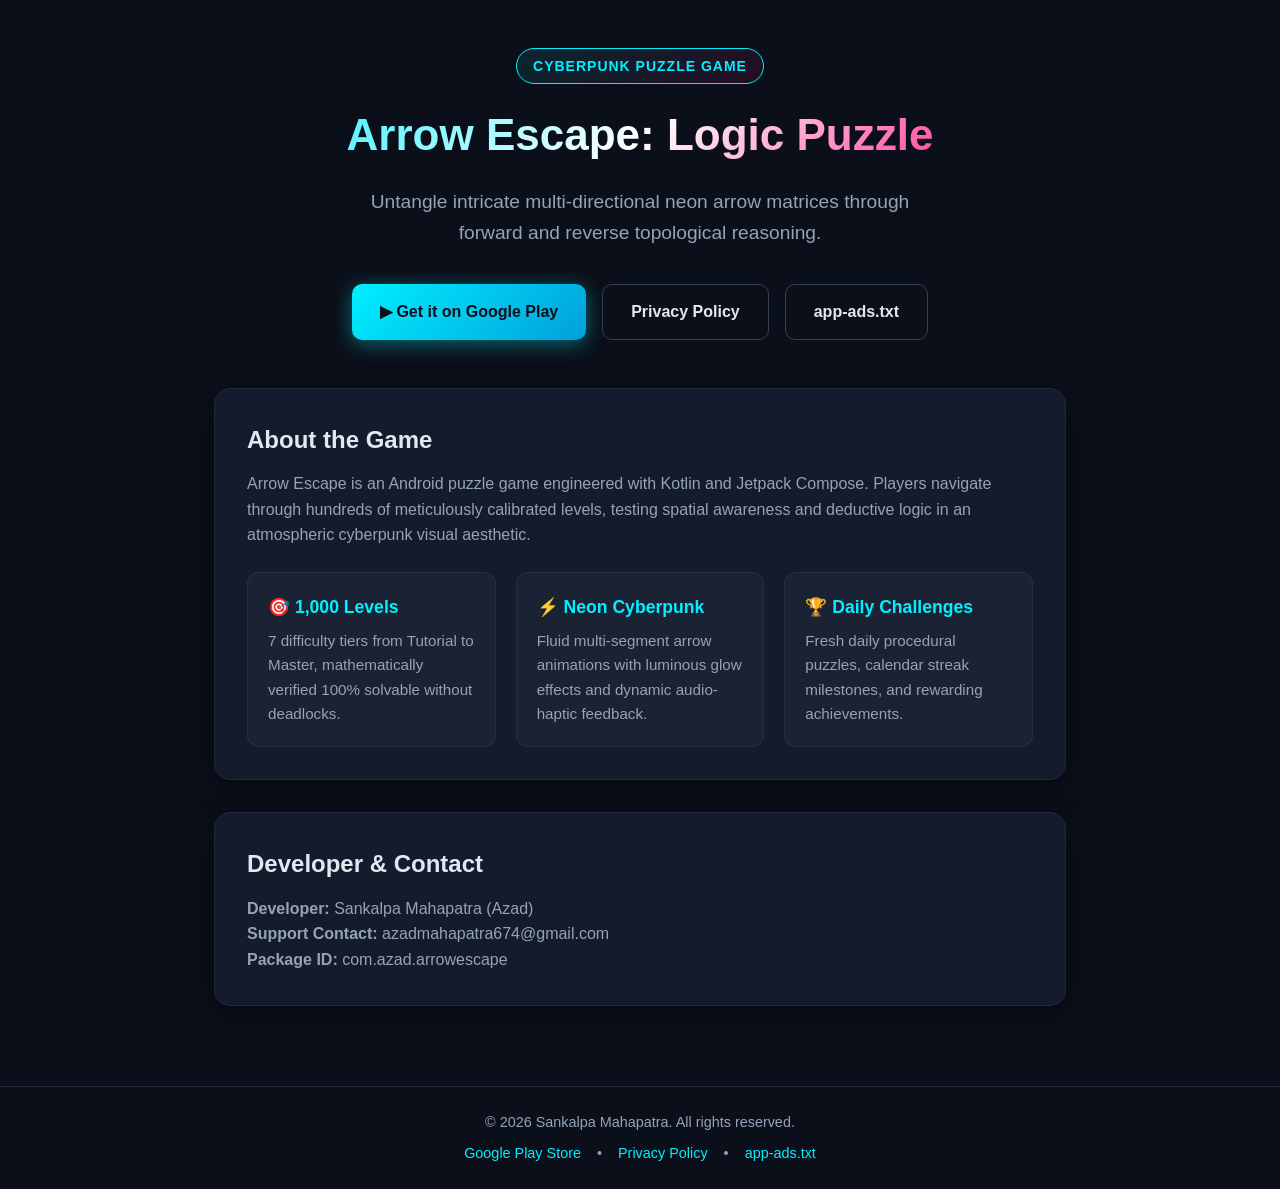
==== index.html @ ae211acd "Add files via upload" ====
<!DOCTYPE html>
<html lang="en">
<head>
    <meta charset="UTF-8">
    <meta name="viewport" content="width=device-width, initial-scale=1.0">
    <title>Arrow Escape: Logic Puzzle - Official Developer Website</title>
    <style>
        :root {
            --bg-color: #0b0f19;
            --card-bg: #141b2d;
            --accent-cyan: #00f0ff;
            --accent-pink: #ff0077;
            --text-main: #e2e8f0;
            --text-muted: #94a3b8;
        }
        * {
            box-sizing: border-box;
            margin: 0;
            padding: 0;
        }
        body {
            font-family: -apple-system, BlinkMacSystemFont, "Segoe UI", Roboto, Helvetica, Arial, sans-serif;
            background-color: var(--bg-color);
            color: var(--text-main);
            line-height: 1.6;
            min-height: 100vh;
            display: flex;
            flex-direction: column;
            justify-content: space-between;
        }
        .container {
            max-width: 900px;
            margin: 0 auto;
            padding: 48px 24px;
        }
        header {
            text-align: center;
            margin-bottom: 48px;
        }
        .app-badge {
            display: inline-block;
            background: linear-gradient(135deg, rgba(0,240,255,0.1), rgba(255,0,119,0.1));
            border: 1px solid var(--accent-cyan);
            color: var(--accent-cyan);
            padding: 6px 16px;
            border-radius: 9999px;
            font-size: 14px;
            font-weight: 600;
            letter-spacing: 1px;
            text-transform: uppercase;
            margin-bottom: 16px;
        }
        h1 {
            font-size: 2.75rem;
            font-weight: 800;
            background: linear-gradient(135deg, #00f0ff, #fff, #ff0077);
            -webkit-background-clip: text;
            -webkit-text-fill-color: transparent;
            margin-bottom: 16px;
        }
        p.subtitle {
            font-size: 1.2rem;
            color: var(--text-muted);
            max-width: 600px;
            margin: 0 auto;
        }
        .card {
            background-color: var(--card-bg);
            border: 1px solid #1e293b;
            border-radius: 16px;
            padding: 32px;
            margin-bottom: 32px;
            box-shadow: 0 10px 30px rgba(0,0,0,0.4);
        }
        .grid {
            display: grid;
            grid-template-columns: repeat(auto-fit, minmax(240px, 1fr));
            gap: 20px;
            margin-top: 24px;
        }
        .feature-item {
            background: rgba(255,255,255,0.03);
            border: 1px solid rgba(255,255,255,0.06);
            border-radius: 12px;
            padding: 20px;
        }
        .feature-item h3 {
            color: var(--accent-cyan);
            margin-bottom: 8px;
            font-size: 1.1rem;
        }
        .feature-item p {
            color: var(--text-muted);
            font-size: 0.95rem;
        }
        .actions {
            display: flex;
            gap: 16px;
            justify-content: center;
            flex-wrap: wrap;
            margin-top: 36px;
        }
        .btn {
            display: inline-flex;
            align-items: center;
            gap: 8px;
            padding: 14px 28px;
            border-radius: 10px;
            text-decoration: none;
            font-weight: 600;
            font-size: 1rem;
            transition: transform 0.2s, box-shadow 0.2s;
        }
        .btn-primary {
            background: linear-gradient(135deg, #00f0ff, #00a0dc);
            color: #0b0f19;
            box-shadow: 0 4px 20px rgba(0, 240, 255, 0.4);
        }
        .btn-primary:hover {
            transform: translateY(-2px);
            box-shadow: 0 6px 25px rgba(0, 240, 255, 0.6);
        }
        .btn-outline {
            background: transparent;
            color: var(--text-main);
            border: 1px solid #334155;
        }
        .btn-outline:hover {
            border-color: var(--accent-cyan);
            color: var(--accent-cyan);
            transform: translateY(-2px);
        }
        footer {
            border-top: 1px solid #1e293b;
            padding: 24px;
            text-align: center;
            color: var(--text-muted);
            font-size: 0.9rem;
        }
        footer a {
            color: var(--accent-cyan);
            text-decoration: none;
            margin: 0 12px;
        }
        footer a:hover {
            text-decoration: underline;
        }
    </style>
</head>
<body>
    <div class="container">
        <header>
            <div class="app-badge">Cyberpunk Puzzle Game</div>
            <h1>Arrow Escape: Logic Puzzle</h1>
            <p class="subtitle">Untangle intricate multi-directional neon arrow matrices through forward and reverse topological reasoning.</p>
            
            <div class="actions">
                <a href="https://play.google.com/store/apps/details?id=com.azad.arrowescape" class="btn btn-primary" target="_blank" rel="noopener">
                    ▶ Get it on Google Play
                </a>
                <a href="privacy-policy.html" class="btn btn-outline">
                    Privacy Policy
                </a>
                <a href="app-ads.txt" class="btn btn-outline">
                    app-ads.txt
                </a>
            </div>
        </header>

        <section class="card">
            <h2>About the Game</h2>
            <p style="margin-top: 12px; color: var(--text-muted);">
                Arrow Escape is an Android puzzle game engineered with Kotlin and Jetpack Compose. Players navigate through hundreds of meticulously calibrated levels, testing spatial awareness and deductive logic in an atmospheric cyberpunk visual aesthetic.
            </p>

            <div class="grid">
                <div class="feature-item">
                    <h3>🎯 1,000 Levels</h3>
                    <p>7 difficulty tiers from Tutorial to Master, mathematically verified 100% solvable without deadlocks.</p>
                </div>
                <div class="feature-item">
                    <h3>⚡ Neon Cyberpunk</h3>
                    <p>Fluid multi-segment arrow animations with luminous glow effects and dynamic audio-haptic feedback.</p>
                </div>
                <div class="feature-item">
                    <h3>🏆 Daily Challenges</h3>
                    <p>Fresh daily procedural puzzles, calendar streak milestones, and rewarding achievements.</p>
                </div>
            </div>
        </section>

        <section class="card">
            <h2>Developer & Contact</h2>
            <p style="margin-top: 12px; color: var(--text-muted);">
                <strong>Developer:</strong> Sankalpa Mahapatra (Azad)<br>
                <strong>Support Contact:</strong> azadmahapatra674@gmail.com<br>
                <strong>Package ID:</strong> com.azad.arrowescape
            </p>
        </section>
    </div>

    <footer>
        <p>&copy; 2026 Sankalpa Mahapatra. All rights reserved.</p>
        <p style="margin-top: 8px;">
            <a href="https://play.google.com/store/apps/details?id=com.azad.arrowescape" target="_blank">Google Play Store</a> •
            <a href="privacy-policy.html">Privacy Policy</a> •
            <a href="app-ads.txt">app-ads.txt</a>
        </p>
    </footer>
</body>
</html>
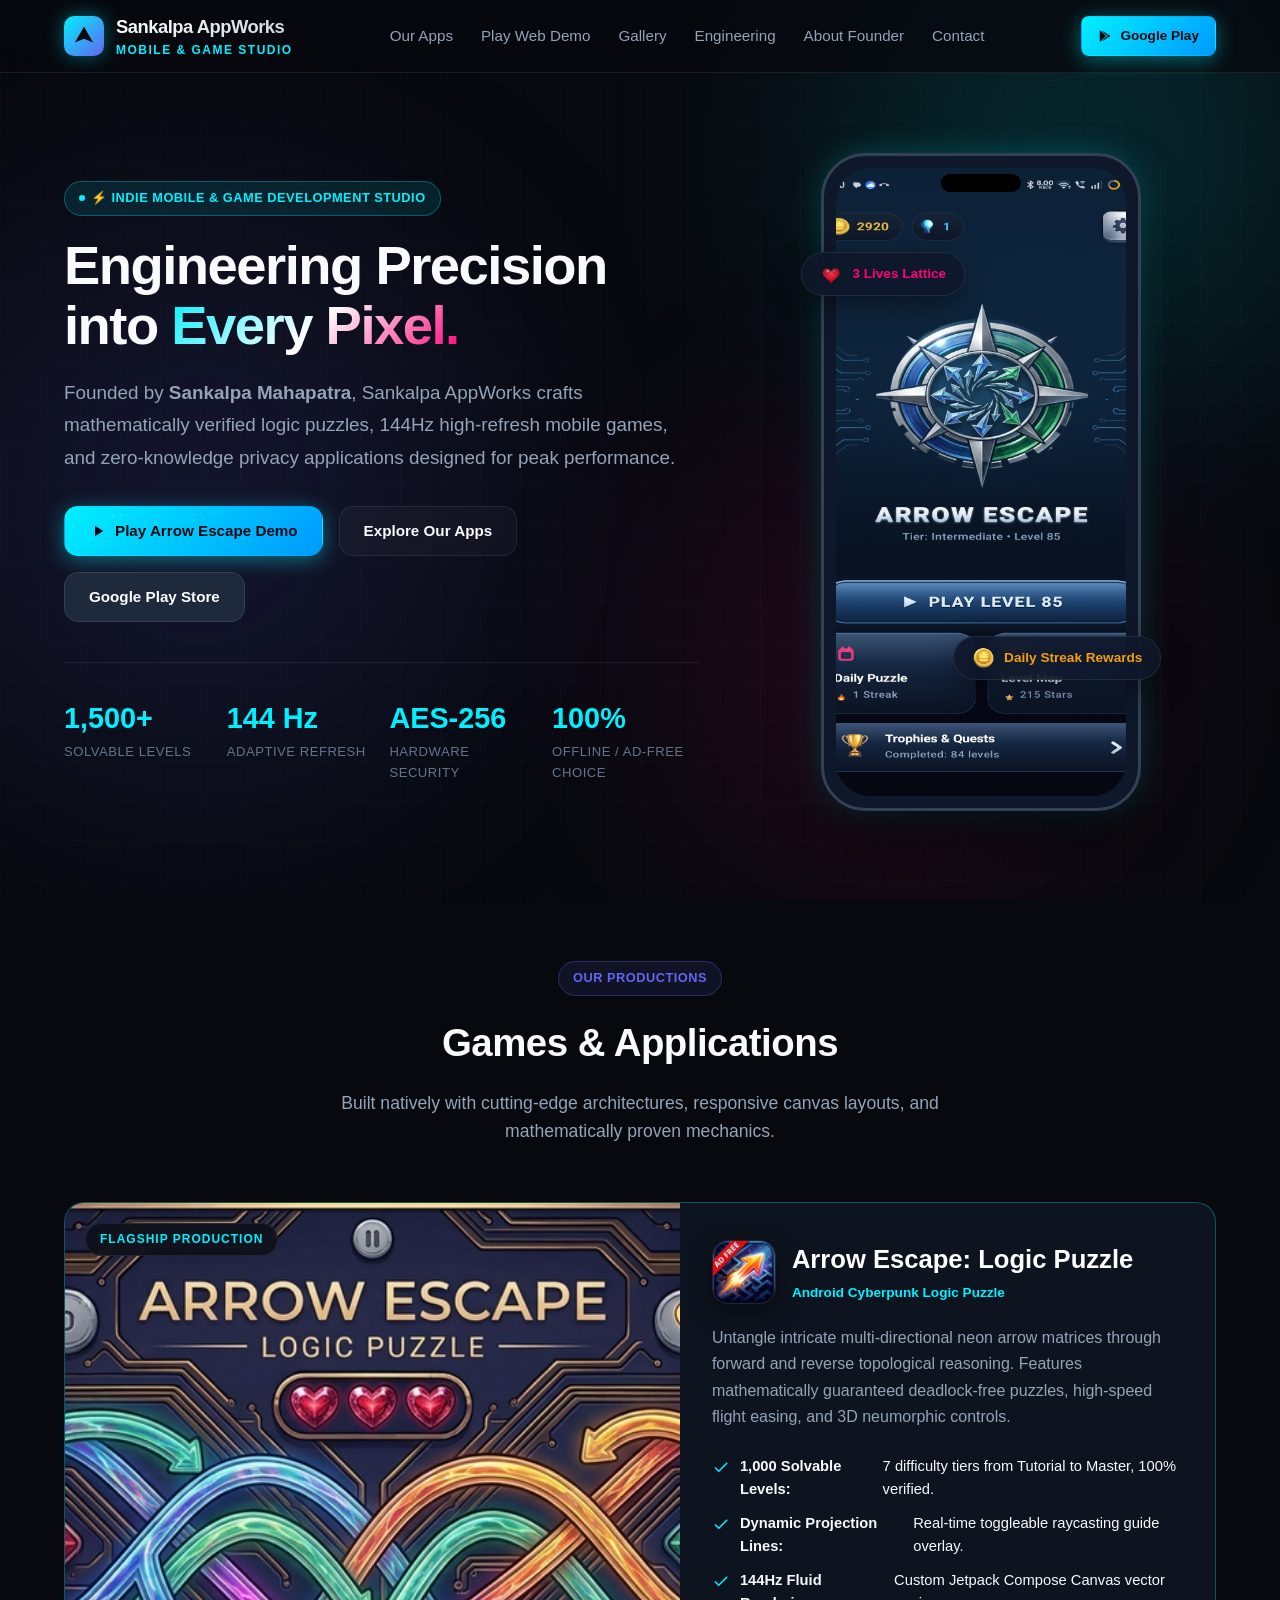
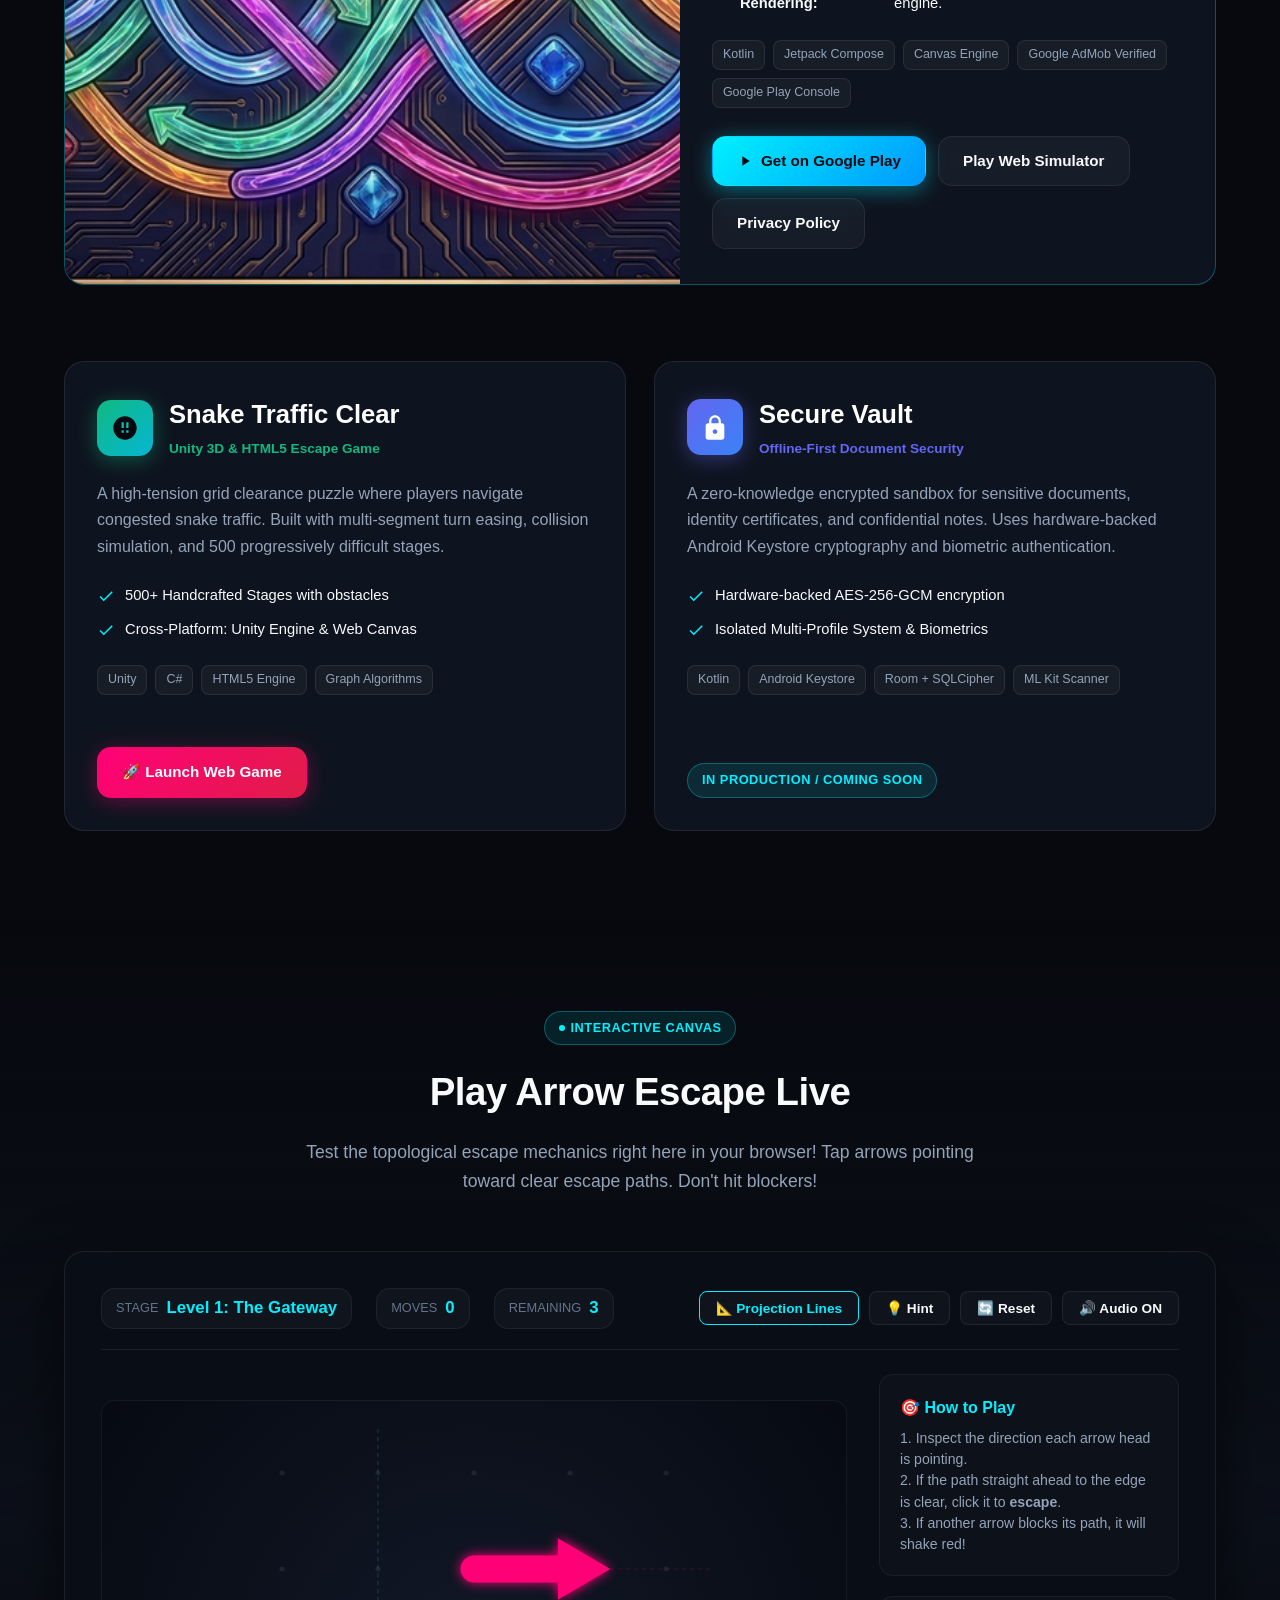
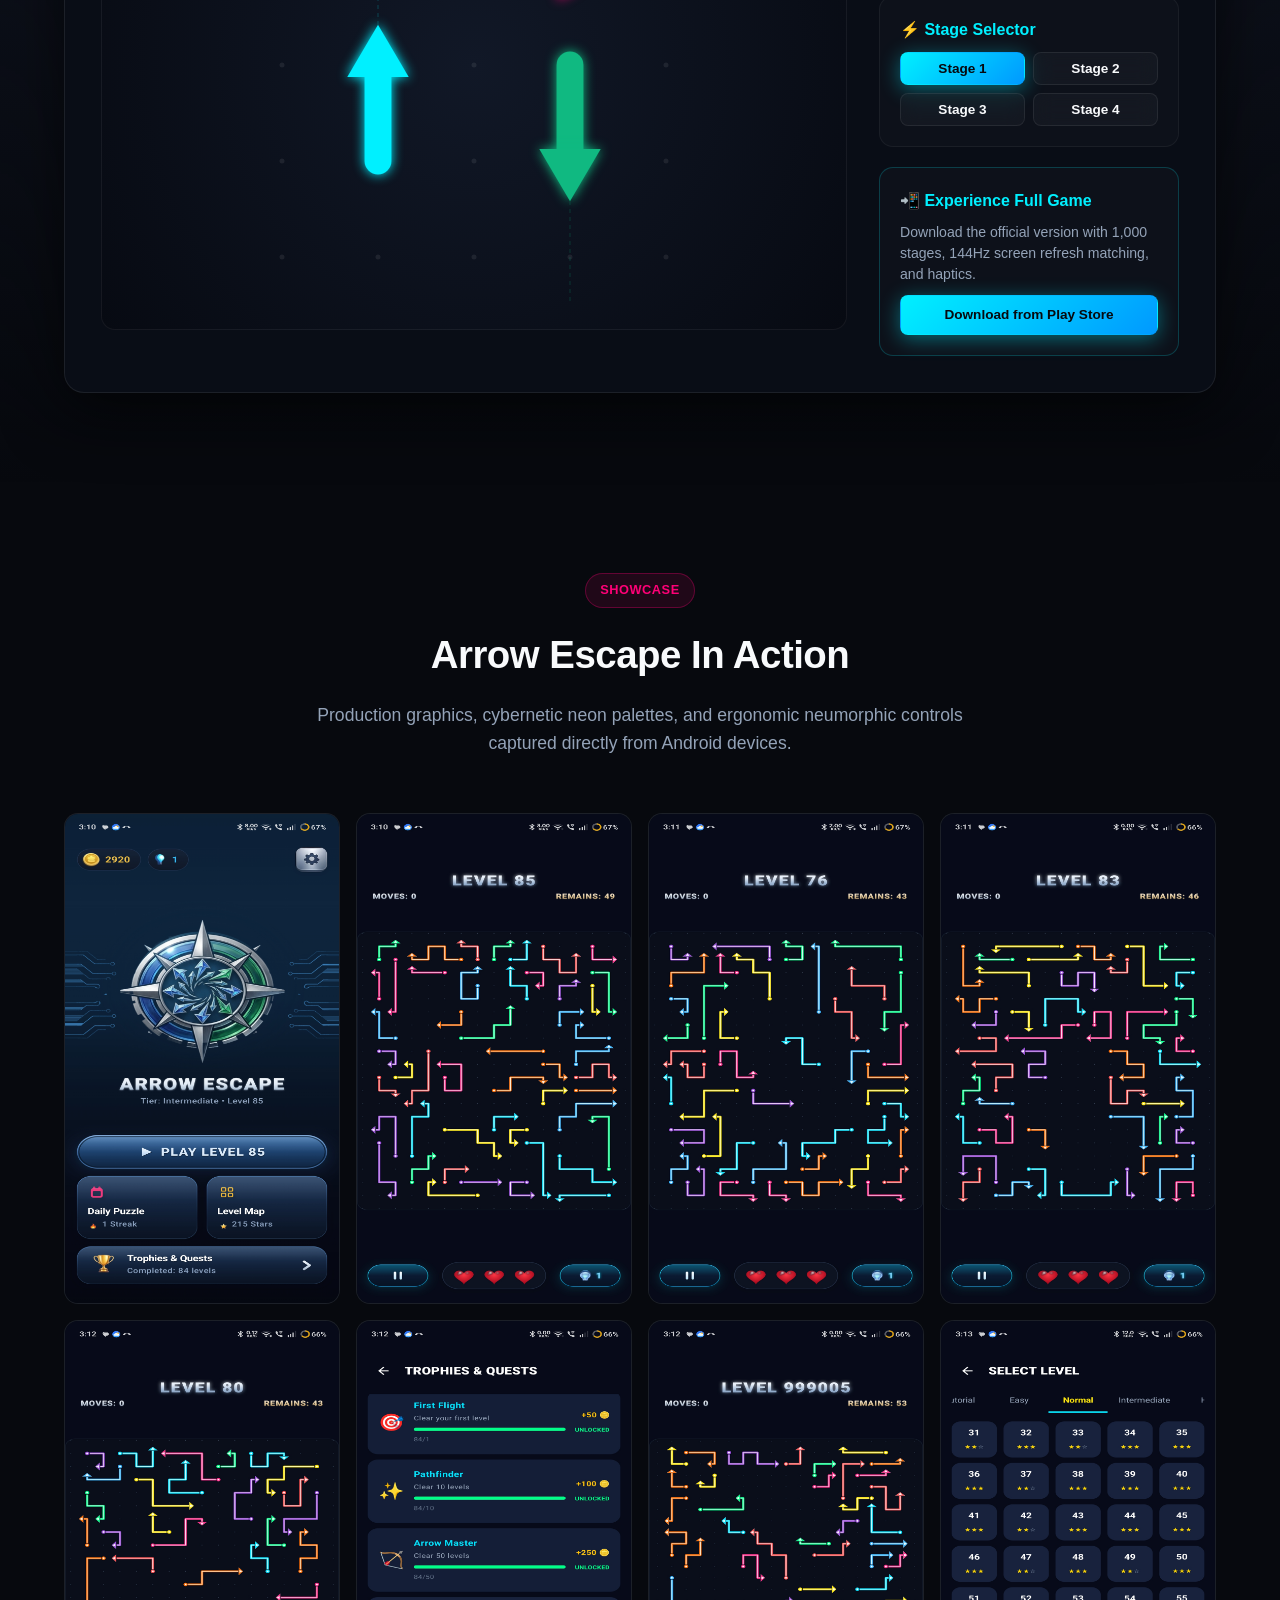
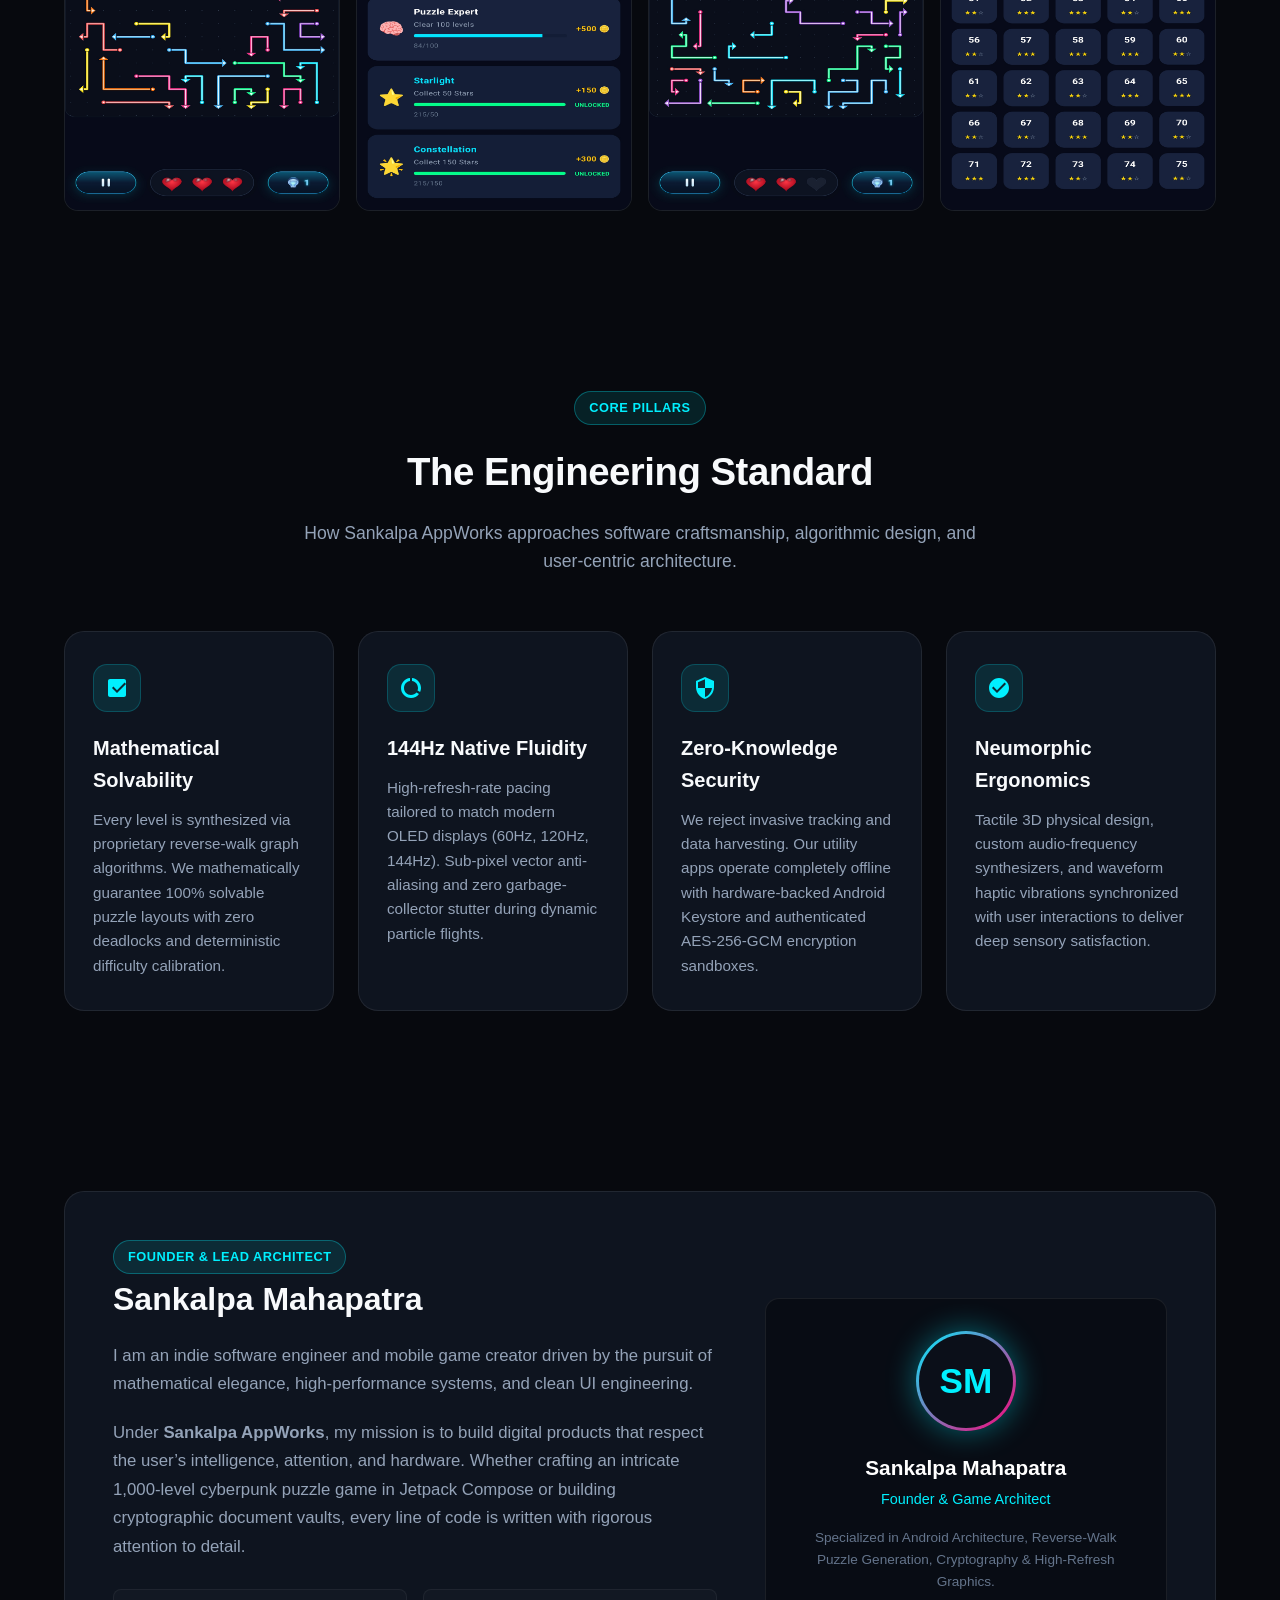
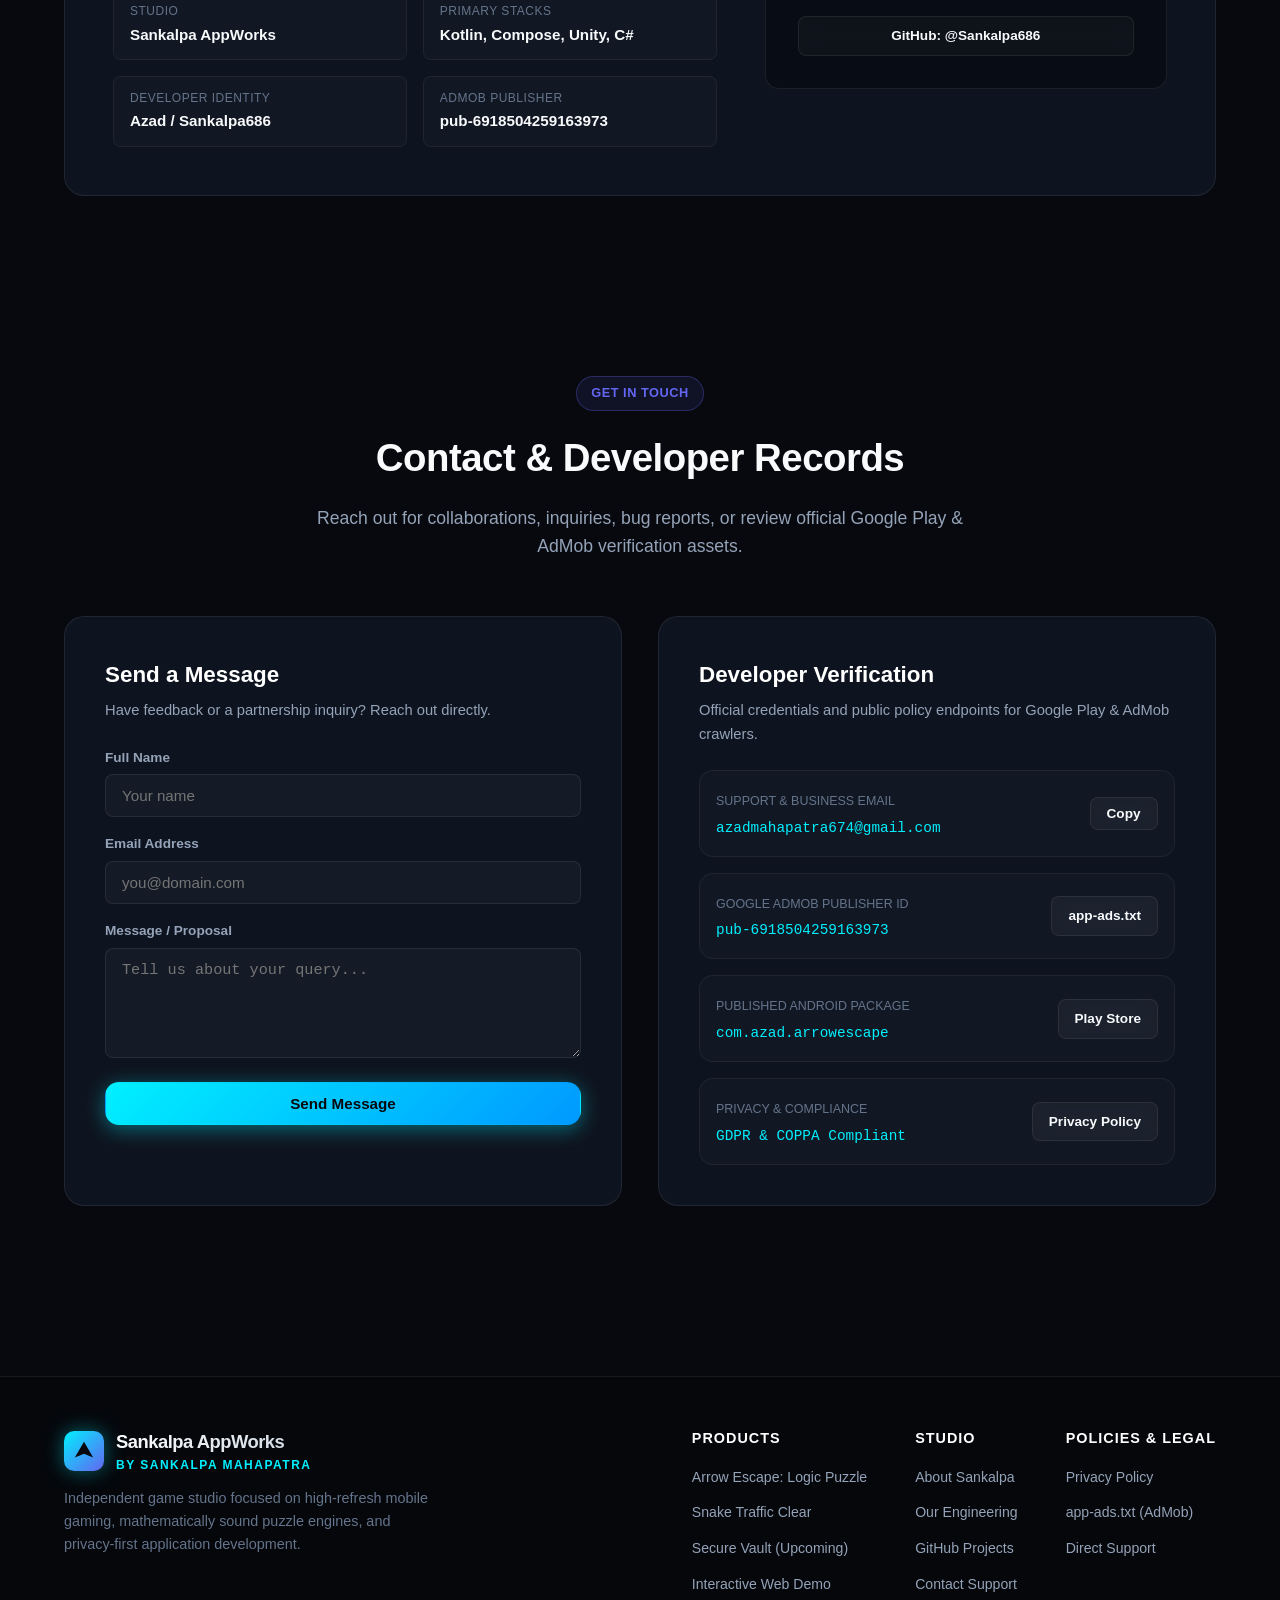
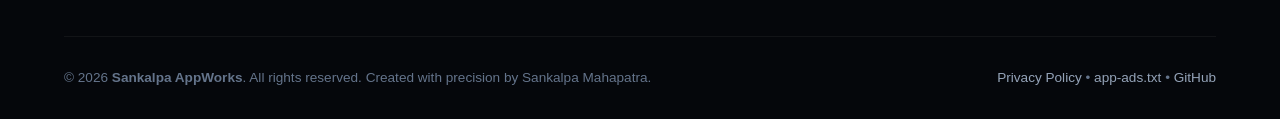
==== commit 4c97c6ab: "Add files via upload" ====
--- a/index.html
+++ b/index.html
@@ -3,209 +3,733 @@
 <head>
     <meta charset="UTF-8">
     <meta name="viewport" content="width=device-width, initial-scale=1.0">
-    <title>Arrow Escape: Logic Puzzle - Official Developer Website</title>
-    <style>
-        :root {
-            --bg-color: #0b0f19;
-            --card-bg: #141b2d;
-            --accent-cyan: #00f0ff;
-            --accent-pink: #ff0077;
-            --text-main: #e2e8f0;
-            --text-muted: #94a3b8;
-        }
-        * {
-            box-sizing: border-box;
-            margin: 0;
-            padding: 0;
-        }
-        body {
-            font-family: -apple-system, BlinkMacSystemFont, "Segoe UI", Roboto, Helvetica, Arial, sans-serif;
-            background-color: var(--bg-color);
-            color: var(--text-main);
-            line-height: 1.6;
-            min-height: 100vh;
-            display: flex;
-            flex-direction: column;
-            justify-content: space-between;
-        }
-        .container {
-            max-width: 900px;
-            margin: 0 auto;
-            padding: 48px 24px;
-        }
-        header {
-            text-align: center;
-            margin-bottom: 48px;
-        }
-        .app-badge {
-            display: inline-block;
-            background: linear-gradient(135deg, rgba(0,240,255,0.1), rgba(255,0,119,0.1));
-            border: 1px solid var(--accent-cyan);
-            color: var(--accent-cyan);
-            padding: 6px 16px;
-            border-radius: 9999px;
-            font-size: 14px;
-            font-weight: 600;
-            letter-spacing: 1px;
-            text-transform: uppercase;
-            margin-bottom: 16px;
-        }
-        h1 {
-            font-size: 2.75rem;
-            font-weight: 800;
-            background: linear-gradient(135deg, #00f0ff, #fff, #ff0077);
-            -webkit-background-clip: text;
-            -webkit-text-fill-color: transparent;
-            margin-bottom: 16px;
-        }
-        p.subtitle {
-            font-size: 1.2rem;
-            color: var(--text-muted);
-            max-width: 600px;
-            margin: 0 auto;
-        }
-        .card {
-            background-color: var(--card-bg);
-            border: 1px solid #1e293b;
-            border-radius: 16px;
-            padding: 32px;
-            margin-bottom: 32px;
-            box-shadow: 0 10px 30px rgba(0,0,0,0.4);
-        }
-        .grid {
-            display: grid;
-            grid-template-columns: repeat(auto-fit, minmax(240px, 1fr));
-            gap: 20px;
-            margin-top: 24px;
-        }
-        .feature-item {
-            background: rgba(255,255,255,0.03);
-            border: 1px solid rgba(255,255,255,0.06);
-            border-radius: 12px;
-            padding: 20px;
-        }
-        .feature-item h3 {
-            color: var(--accent-cyan);
-            margin-bottom: 8px;
-            font-size: 1.1rem;
-        }
-        .feature-item p {
-            color: var(--text-muted);
-            font-size: 0.95rem;
-        }
-        .actions {
-            display: flex;
-            gap: 16px;
-            justify-content: center;
-            flex-wrap: wrap;
-            margin-top: 36px;
-        }
-        .btn {
-            display: inline-flex;
-            align-items: center;
-            gap: 8px;
-            padding: 14px 28px;
-            border-radius: 10px;
-            text-decoration: none;
-            font-weight: 600;
-            font-size: 1rem;
-            transition: transform 0.2s, box-shadow 0.2s;
-        }
-        .btn-primary {
-            background: linear-gradient(135deg, #00f0ff, #00a0dc);
-            color: #0b0f19;
-            box-shadow: 0 4px 20px rgba(0, 240, 255, 0.4);
-        }
-        .btn-primary:hover {
-            transform: translateY(-2px);
-            box-shadow: 0 6px 25px rgba(0, 240, 255, 0.6);
-        }
-        .btn-outline {
-            background: transparent;
-            color: var(--text-main);
-            border: 1px solid #334155;
-        }
-        .btn-outline:hover {
-            border-color: var(--accent-cyan);
-            color: var(--accent-cyan);
-            transform: translateY(-2px);
-        }
-        footer {
-            border-top: 1px solid #1e293b;
-            padding: 24px;
-            text-align: center;
-            color: var(--text-muted);
-            font-size: 0.9rem;
-        }
-        footer a {
-            color: var(--accent-cyan);
-            text-decoration: none;
-            margin: 0 12px;
-        }
-        footer a:hover {
-            text-decoration: underline;
-        }
-    </style>
+    <title>Sankalpa AppWorks | Mobile & Indie Game Studio by Sankalpa Mahapatra</title>
+    <meta name="description" content="Official website of Sankalpa AppWorks, an independent mobile application and game studio founded by Sankalpa Mahapatra. Creators of Arrow Escape: Logic Puzzle, Snake Traffic Clear, and Secure Vault.">
+    <meta name="keywords" content="Sankalpa AppWorks, Sankalpa Mahapatra, Azad, Arrow Escape, Logic Puzzle, Snake Traffic Clear, Secure Vault, Android Game Developer, Kotlin, Jetpack Compose, Unity 3D">
+    <meta name="author" content="Sankalpa Mahapatra">
+    
+    <!-- OpenGraph Metadata -->
+    <meta property="og:title" content="Sankalpa AppWorks | Mobile & Indie Game Studio">
+    <meta property="og:description" content="Engineering precision into every pixel. Discover mathematically verified logic puzzles and zero-knowledge Android applications.">
+    <meta property="og:image" content="assets/img/arrow_escape_banner.png">
+    <meta property="og:type" content="website">
+
+    <!-- Favicon -->
+    <link rel="icon" type="image/png" href="assets/img/arrow_escape_icon.png">
+    
+    <!-- Google Search Console Verification -->
+    <meta name="google-site-verification" content="nx_JzYZgQ_lsp5g8VQur2RaVH_0CFWei98i-Zu6GcVs" />
+
+    <!-- Stylesheet -->
+    <link rel="stylesheet" href="assets/css/main.css">
 </head>
 <body>
-    <div class="container">
-        <header>
-            <div class="app-badge">Cyberpunk Puzzle Game</div>
-            <h1>Arrow Escape: Logic Puzzle</h1>
-            <p class="subtitle">Untangle intricate multi-directional neon arrow matrices through forward and reverse topological reasoning.</p>
-            
-            <div class="actions">
-                <a href="https://play.google.com/store/apps/details?id=com.azad.arrowescape" class="btn btn-primary" target="_blank" rel="noopener">
-                    ▶ Get it on Google Play
+
+    <!-- Background Orbs & Ambient Mesh -->
+    <div class="bg-ambient">
+        <div class="ambient-orb orb-1"></div>
+        <div class="ambient-orb orb-2"></div>
+        <div class="ambient-orb orb-3"></div>
+        <div class="grid-overlay"></div>
+    </div>
+
+    <!-- Navigation Bar -->
+    <header class="navbar">
+        <div class="container navbar-inner">
+            <a href="#hero" class="brand">
+                <div class="brand-logo">
+                    <!-- Geometric Arrow / Compass Logo -->
+                    <svg viewBox="0 0 24 24">
+                        <path d="M12 2L2 19L12 15L22 19L12 2Z"/>
+                    </svg>
+                </div>
+                <div class="brand-text">
+                    <h1>Sankalpa AppWorks</h1>
+                    <span>Mobile & Game Studio</span>
+                </div>
+            </a>
+
+            <nav>
+                <ul class="nav-links">
+                    <li><a href="#apps">Our Apps</a></li>
+                    <li><a href="#simulator">Play Web Demo</a></li>
+                    <li><a href="#gallery">Gallery</a></li>
+                    <li><a href="#philosophy">Engineering</a></li>
+                    <li><a href="#about">About Founder</a></li>
+                    <li><a href="#contact">Contact</a></li>
+                </ul>
+            </nav>
+
+            <div class="nav-actions">
+                <a href="https://play.google.com/store/apps/details?id=com.azad.arrowescape" target="_blank" rel="noopener" class="btn btn-sm btn-primary">
+                    <svg width="14" height="14" viewBox="0 0 24 24" fill="currentColor">
+                        <path d="M3,20.5V3.5C3,2.91 3.34,2.39 3.84,2.15L13.69,12L3.84,21.85C3.34,21.6 3,21.09 3,20.5M16.81,15.12L6.05,21.34L14.54,12.85L16.81,15.12M20.16,10.81C20.5,11.08 20.75,11.5 20.75,12C20.75,12.5 20.5,12.92 20.16,13.19L17.89,14.5L15.39,12L17.89,9.5L20.16,10.81M6.05,2.66L16.81,8.88L14.54,11.15L6.05,2.66Z"/>
+                    </svg>
+                    Google Play
                 </a>
-                <a href="privacy-policy.html" class="btn btn-outline">
-                    Privacy Policy
-                </a>
-                <a href="app-ads.txt" class="btn btn-outline">
-                    app-ads.txt
-                </a>
-            </div>
-        </header>
-
-        <section class="card">
-            <h2>About the Game</h2>
-            <p style="margin-top: 12px; color: var(--text-muted);">
-                Arrow Escape is an Android puzzle game engineered with Kotlin and Jetpack Compose. Players navigate through hundreds of meticulously calibrated levels, testing spatial awareness and deductive logic in an atmospheric cyberpunk visual aesthetic.
-            </p>
-
-            <div class="grid">
-                <div class="feature-item">
-                    <h3>🎯 1,000 Levels</h3>
-                    <p>7 difficulty tiers from Tutorial to Master, mathematically verified 100% solvable without deadlocks.</p>
-                </div>
-                <div class="feature-item">
-                    <h3>⚡ Neon Cyberpunk</h3>
-                    <p>Fluid multi-segment arrow animations with luminous glow effects and dynamic audio-haptic feedback.</p>
-                </div>
-                <div class="feature-item">
-                    <h3>🏆 Daily Challenges</h3>
-                    <p>Fresh daily procedural puzzles, calendar streak milestones, and rewarding achievements.</p>
-                </div>
-            </div>
-        </section>
-
-        <section class="card">
-            <h2>Developer & Contact</h2>
-            <p style="margin-top: 12px; color: var(--text-muted);">
-                <strong>Developer:</strong> Sankalpa Mahapatra (Azad)<br>
-                <strong>Support Contact:</strong> azadmahapatra674@gmail.com<br>
-                <strong>Package ID:</strong> com.azad.arrowescape
-            </p>
-        </section>
+                <button class="mobile-menu-toggle" aria-label="Toggle navigation">
+                    <svg width="24" height="24" viewBox="0 0 24 24" fill="none" stroke="currentColor" stroke-width="2">
+                        <line x1="3" y1="12" x2="21" y2="12"></line>
+                        <line x1="3" y1="6" x2="21" y2="6"></line>
+                        <line x1="3" y1="18" x2="21" y2="18"></line>
+                    </svg>
+                </button>
+            </div>
+        </div>
+    </header>
+
+    <!-- Hero Section -->
+    <section id="hero" class="hero">
+        <div class="container hero-grid">
+            <div class="hero-content">
+                <div class="badge badge-cyan badge-pulse">
+                    ⚡ Indie Mobile & Game Development Studio
+                </div>
+                
+                <h1>
+                    Engineering Precision into <span class="gradient-text">Every Pixel.</span>
+                </h1>
+                
+                <p class="hero-subtitle">
+                    Founded by <strong>Sankalpa Mahapatra</strong>, Sankalpa AppWorks crafts mathematically verified logic puzzles, 144Hz high-refresh mobile games, and zero-knowledge privacy applications designed for peak performance.
+                </p>
+
+                <div class="hero-cta-group">
+                    <a href="#simulator" class="btn btn-primary">
+                        <svg width="18" height="18" viewBox="0 0 24 24" fill="currentColor">
+                            <path d="M8 5v14l11-7z"/>
+                        </svg>
+                        Play Arrow Escape Demo
+                    </a>
+                    <a href="#apps" class="btn btn-outline">
+                        Explore Our Apps
+                    </a>
+                    <a href="https://play.google.com/store/apps/details?id=com.azad.arrowescape" target="_blank" rel="noopener" class="btn btn-playstore">
+                        Google Play Store
+                    </a>
+                </div>
+
+                <div class="hero-stats">
+                    <div class="stat-item">
+                        <h3>1,500+</h3>
+                        <p>Solvable Levels</p>
+                    </div>
+                    <div class="stat-item">
+                        <h3>144 Hz</h3>
+                        <p>Adaptive Refresh</p>
+                    </div>
+                    <div class="stat-item">
+                        <h3>AES-256</h3>
+                        <p>Hardware Security</p>
+                    </div>
+                    <div class="stat-item">
+                        <h3>100%</h3>
+                        <p>Offline / Ad-Free Choice</p>
+                    </div>
+                </div>
+            </div>
+
+            <!-- Hero Phone Showcase -->
+            <div class="hero-visual">
+                <div class="phone-mockup-wrapper">
+                    <!-- Floating Pill Badges -->
+                    <div class="floating-pill pill-left">
+                        <img src="assets/img/heart_3d.png" alt="3D Heart" width="22" height="22">
+                        <span style="font-size: 0.85rem; font-weight: 700; color: #ff0077;">3 Lives Lattice</span>
+                    </div>
+
+                    <div class="floating-pill pill-right">
+                        <img src="assets/img/coin_3d.png" alt="Coins" width="22" height="22">
+                        <span style="font-size: 0.85rem; font-weight: 700; color: #f59e0b;">Daily Streak Rewards</span>
+                    </div>
+
+                    <!-- Phone Frame -->
+                    <div class="phone-frame">
+                        <div class="phone-notch"></div>
+                        <div class="phone-screen">
+                            <img src="assets/img/screenshot_mobile_1.png" alt="Arrow Escape Gameplay" loading="lazy">
+                        </div>
+                    </div>
+                </div>
+            </div>
+        </div>
+    </section>
+
+    <!-- Featured Apps Section -->
+    <section id="apps" class="section">
+        <div class="container">
+            <div class="section-header">
+                <span class="badge badge-violet">Our Productions</span>
+                <h2 class="section-title">Games & Applications</h2>
+                <p class="section-description">
+                    Built natively with cutting-edge architectures, responsive canvas layouts, and mathematically proven mechanics.
+                </p>
+            </div>
+
+            <div class="apps-grid">
+                <!-- Flagship App: Arrow Escape -->
+                <article class="app-card app-card-featured">
+                    <div class="app-card-grid">
+                        <div class="app-card-media">
+                            <span class="media-overlay-badge">FLAGSHIP PRODUCTION</span>
+                            <img src="assets/img/arrow_escape_banner.png" alt="Arrow Escape Banner" class="banner-img">
+                        </div>
+
+                        <div class="app-card-content">
+                            <div class="app-header">
+                                <img src="assets/img/arrow_escape_icon.png" alt="Arrow Escape Icon" class="app-icon">
+                                <div class="app-title-group">
+                                    <h3>Arrow Escape: Logic Puzzle</h3>
+                                    <span class="app-category">Android Cyberpunk Logic Puzzle</span>
+                                </div>
+                            </div>
+
+                            <p class="app-description">
+                                Untangle intricate multi-directional neon arrow matrices through forward and reverse topological reasoning. Features mathematically guaranteed deadlock-free puzzles, high-speed flight easing, and 3D neumorphic controls.
+                            </p>
+
+                            <ul class="app-highlights">
+                                <li>
+                                    <svg viewBox="0 0 24 24"><path d="M9 16.17L4.83 12l-1.42 1.41L9 19 21 7l-1.41-1.41z"/></svg>
+                                    <strong>1,000 Solvable Levels:</strong> 7 difficulty tiers from Tutorial to Master, 100% verified.
+                                </li>
+                                <li>
+                                    <svg viewBox="0 0 24 24"><path d="M9 16.17L4.83 12l-1.42 1.41L9 19 21 7l-1.41-1.41z"/></svg>
+                                    <strong>Dynamic Projection Lines:</strong> Real-time toggleable raycasting guide overlay.
+                                </li>
+                                <li>
+                                    <svg viewBox="0 0 24 24"><path d="M9 16.17L4.83 12l-1.42 1.41L9 19 21 7l-1.41-1.41z"/></svg>
+                                    <strong>144Hz Fluid Rendering:</strong> Custom Jetpack Compose Canvas vector engine.
+                                </li>
+                            </ul>
+
+                            <div class="tech-tags">
+                                <span class="tech-tag">Kotlin</span>
+                                <span class="tech-tag">Jetpack Compose</span>
+                                <span class="tech-tag">Canvas Engine</span>
+                                <span class="tech-tag">Google AdMob Verified</span>
+                                <span class="tech-tag">Google Play Console</span>
+                            </div>
+
+                            <div class="app-actions">
+                                <a href="https://play.google.com/store/apps/details?id=com.azad.arrowescape" target="_blank" rel="noopener" class="btn btn-primary">
+                                    <svg width="16" height="16" viewBox="0 0 24 24" fill="currentColor">
+                                        <path d="M8 5v14l11-7z"/>
+                                    </svg>
+                                    Get on Google Play
+                                </a>
+                                <a href="#simulator" class="btn btn-outline">
+                                    Play Web Simulator
+                                </a>
+                                <a href="privacy-policy.html" class="btn btn-outline">
+                                    Privacy Policy
+                                </a>
+                            </div>
+                        </div>
+                    </div>
+                </article>
+
+                <!-- Secondary Apps Grid -->
+                <div class="secondary-apps-grid">
+                    <!-- App 2: Snake Traffic Clear -->
+                    <article class="app-mini-card">
+                        <div>
+                            <div class="app-header">
+                                <div style="width: 56px; height: 56px; border-radius: 14px; background: linear-gradient(135deg, #10b981, #06b6d4); display: flex; align-items: center; justify-content: center; box-shadow: 0 4px 20px rgba(16, 185, 129, 0.4);">
+                                    <svg width="28" height="28" viewBox="0 0 24 24" fill="#07090e">
+                                        <path d="M12 2C6.48 2 2 6.48 2 12s4.48 10 10 10 10-4.48 10-10S17.52 2 12 2zm-1 14H9v-2h2v2zm0-4H9V7h2v5zm4 4h-2v-2h2v2zm0-4h-2V7h2v5z"/>
+                                    </svg>
+                                </div>
+                                <div class="app-title-group">
+                                    <h3>Snake Traffic Clear</h3>
+                                    <span class="app-category" style="color: var(--accent-emerald);">Unity 3D & HTML5 Escape Game</span>
+                                </div>
+                            </div>
+
+                            <p class="app-description">
+                                A high-tension grid clearance puzzle where players navigate congested snake traffic. Built with multi-segment turn easing, collision simulation, and 500 progressively difficult stages.
+                            </p>
+
+                            <ul class="app-highlights">
+                                <li>
+                                    <svg viewBox="0 0 24 24"><path d="M9 16.17L4.83 12l-1.42 1.41L9 19 21 7l-1.41-1.41z"/></svg>
+                                    500+ Handcrafted Stages with obstacles
+                                </li>
+                                <li>
+                                    <svg viewBox="0 0 24 24"><path d="M9 16.17L4.83 12l-1.42 1.41L9 19 21 7l-1.41-1.41z"/></svg>
+                                    Cross-Platform: Unity Engine & Web Canvas
+                                </li>
+                            </ul>
+
+                            <div class="tech-tags">
+                                <span class="tech-tag">Unity</span>
+                                <span class="tech-tag">C#</span>
+                                <span class="tech-tag">HTML5 Engine</span>
+                                <span class="tech-tag">Graph Algorithms</span>
+                            </div>
+                        </div>
+
+                        <div class="app-actions" style="margin-top: 24px;">
+                            <a href="demos/snake/index.html" target="_blank" class="btn btn-glow-pink">
+                                🚀 Launch Web Game
+                            </a>
+                        </div>
+                    </article>
+
+                    <!-- App 3: Secure Vault -->
+                    <article class="app-mini-card">
+                        <div>
+                            <div class="app-header">
+                                <div style="width: 56px; height: 56px; border-radius: 14px; background: linear-gradient(135deg, #6366f1, #3b82f6); display: flex; align-items: center; justify-content: center; box-shadow: 0 4px 20px rgba(99, 102, 241, 0.4);">
+                                    <svg width="28" height="28" viewBox="0 0 24 24" fill="#ffffff">
+                                        <path d="M18 8h-1V6c0-2.76-2.24-5-5-5S7 3.24 7 6v2H6c-1.1 0-2 .9-2 2v10c0 1.1.9 2 2 2h12c1.1 0 2-.9 2-2V10c0-1.1-.9-2-2-2zm-6 9c-1.1 0-2-.9-2-2s.9-2 2-2 2 .9 2 2-.9 2-2 2zm3.1-9H8.9V6c0-1.71 1.39-3.1 3.1-3.1 1.71 0 3.1 1.39 3.1 3.1v2z"/>
+                                    </svg>
+                                </div>
+                                <div class="app-title-group">
+                                    <h3>Secure Vault</h3>
+                                    <span class="app-category" style="color: var(--accent-violet);">Offline-First Document Security</span>
+                                </div>
+                            </div>
+
+                            <p class="app-description">
+                                A zero-knowledge encrypted sandbox for sensitive documents, identity certificates, and confidential notes. Uses hardware-backed Android Keystore cryptography and biometric authentication.
+                            </p>
+
+                            <ul class="app-highlights">
+                                <li>
+                                    <svg viewBox="0 0 24 24"><path d="M9 16.17L4.83 12l-1.42 1.41L9 19 21 7l-1.41-1.41z"/></svg>
+                                    Hardware-backed AES-256-GCM encryption
+                                </li>
+                                <li>
+                                    <svg viewBox="0 0 24 24"><path d="M9 16.17L4.83 12l-1.42 1.41L9 19 21 7l-1.41-1.41z"/></svg>
+                                    Isolated Multi-Profile System & Biometrics
+                                </li>
+                            </ul>
+
+                            <div class="tech-tags">
+                                <span class="tech-tag">Kotlin</span>
+                                <span class="tech-tag">Android Keystore</span>
+                                <span class="tech-tag">Room + SQLCipher</span>
+                                <span class="tech-tag">ML Kit Scanner</span>
+                            </div>
+                        </div>
+
+                        <div class="app-actions" style="margin-top: 24px;">
+                            <span class="badge badge-cyan">In Production / Coming Soon</span>
+                        </div>
+                    </article>
+                </div>
+            </div>
+        </div>
+    </section>
+
+    <!-- Interactive Simulator Section -->
+    <section id="simulator" class="section simulator-section">
+        <div class="container">
+            <div class="section-header">
+                <span class="badge badge-cyan badge-pulse">Interactive Canvas</span>
+                <h2 class="section-title">Play Arrow Escape Live</h2>
+                <p class="section-description">
+                    Test the topological escape mechanics right here in your browser! Tap arrows pointing toward clear escape paths. Don't hit blockers!
+                </p>
+            </div>
+
+            <div class="simulator-container">
+                <div class="simulator-topbar">
+                    <div class="simulator-stats">
+                        <div class="sim-stat-box">
+                            <span class="sim-stat-label">Stage</span>
+                            <span id="simLevelTitle" class="sim-stat-val">Level 1</span>
+                        </div>
+                        <div class="sim-stat-box">
+                            <span class="sim-stat-label">Moves</span>
+                            <span id="simMovesCount" class="sim-stat-val">0</span>
+                        </div>
+                        <div class="sim-stat-box">
+                            <span class="sim-stat-label">Remaining</span>
+                            <span id="simRemainingCount" class="sim-stat-val">3</span>
+                        </div>
+                    </div>
+
+                    <div class="simulator-controls">
+                        <button id="btnSimProjection" class="btn btn-sm btn-outline" style="color: var(--accent-cyan); border-color: var(--accent-cyan);" title="Toggle dynamic projection lines">
+                            📐 Projection Lines
+                        </button>
+                        <button id="btnSimHint" class="btn btn-sm btn-outline" title="Get a hint for the next solvable arrow">
+                            💡 Hint
+                        </button>
+                        <button id="btnSimReset" class="btn btn-sm btn-outline" title="Reset current level">
+                            🔄 Reset
+                        </button>
+                        <button id="btnSimSound" class="btn btn-sm btn-outline" title="Toggle audio effects">
+                            🔊 Audio ON
+                        </button>
+                    </div>
+                </div>
+
+                <div class="simulator-body">
+                    <div class="canvas-wrapper">
+                        <canvas id="arrowCanvas"></canvas>
+                        
+                        <!-- Level Complete Banner -->
+                        <div id="simWinBanner" style="display: none; position: absolute; inset: 0; background: rgba(7, 9, 14, 0.92); backdrop-filter: blur(8px); border-radius: var(--radius-md); flex-direction: column; align-items: center; justify-content: center; gap: 16px; z-index: 20;">
+                            <div style="font-size: 3rem;">🎉</div>
+                            <h3 style="font-size: 1.8rem; font-weight: 800; color: #fff;">Lattice Cleared!</h3>
+                            <p style="color: var(--text-secondary);">Flawless spatial deduction. All arrows escaped successfully.</p>
+                            <button id="btnSimWinNext" class="btn btn-primary">
+                                Next Puzzle Stage →
+                            </button>
+                        </div>
+                    </div>
+
+                    <div class="simulator-guide">
+                        <div class="guide-box">
+                            <h4>🎯 How to Play</h4>
+                            <p>
+                                1. Inspect the direction each arrow head is pointing.<br>
+                                2. If the path straight ahead to the edge is clear, click it to <strong>escape</strong>.<br>
+                                3. If another arrow blocks its path, it will shake red!
+                            </p>
+                        </div>
+
+                        <div class="guide-box">
+                            <h4>⚡ Stage Selector</h4>
+                            <div style="display: grid; grid-template-columns: repeat(2, 1fr); gap: 8px; margin-top: 10px;">
+                                <button class="btn btn-sm btn-primary level-btn">Stage 1</button>
+                                <button class="btn btn-sm btn-outline level-btn">Stage 2</button>
+                                <button class="btn btn-sm btn-outline level-btn">Stage 3</button>
+                                <button class="btn btn-sm btn-outline level-btn">Stage 4</button>
+                            </div>
+                        </div>
+
+                        <div class="guide-box" style="border-color: rgba(0, 240, 255, 0.2);">
+                            <h4>📲 Experience Full Game</h4>
+                            <p>Download the official version with 1,000 stages, 144Hz screen refresh matching, and haptics.</p>
+                            <a href="https://play.google.com/store/apps/details?id=com.azad.arrowescape" target="_blank" rel="noopener" class="btn btn-sm btn-primary" style="margin-top: 10px; width: 100%;">
+                                Download from Play Store
+                            </a>
+                        </div>
+                    </div>
+                </div>
+            </div>
+        </div>
+    </section>
+
+    <!-- Visual Gallery Section -->
+    <section id="gallery" class="section">
+        <div class="container">
+            <div class="section-header">
+                <span class="badge badge-pink">Showcase</span>
+                <h2 class="section-title">Arrow Escape In Action</h2>
+                <p class="section-description">
+                    Production graphics, cybernetic neon palettes, and ergonomic neumorphic controls captured directly from Android devices.
+                </p>
+            </div>
+
+            <div class="gallery-grid">
+                <div class="gallery-item" title="Click to enlarge">
+                    <img src="assets/img/screenshot_mobile_1.png" alt="Arrow Escape Gameplay 1" loading="lazy">
+                </div>
+                <div class="gallery-item" title="Click to enlarge">
+                    <img src="assets/img/screenshot_mobile_2.png" alt="Arrow Escape Gameplay 2" loading="lazy">
+                </div>
+                <div class="gallery-item" title="Click to enlarge">
+                    <img src="assets/img/screenshot_mobile_3.png" alt="Arrow Escape Gameplay 3" loading="lazy">
+                </div>
+                <div class="gallery-item" title="Click to enlarge">
+                    <img src="assets/img/screenshot_mobile_4.png" alt="Arrow Escape Gameplay 4" loading="lazy">
+                </div>
+                <div class="gallery-item" title="Click to enlarge">
+                    <img src="assets/img/screenshot_mobile_5.png" alt="Arrow Escape Gameplay 5" loading="lazy">
+                </div>
+                <div class="gallery-item" title="Click to enlarge">
+                    <img src="assets/img/screenshot_mobile_6.png" alt="Arrow Escape Gameplay 6" loading="lazy">
+                </div>
+                <div class="gallery-item" title="Click to enlarge">
+                    <img src="assets/img/screenshot_mobile_7.png" alt="Arrow Escape Gameplay 7" loading="lazy">
+                </div>
+                <div class="gallery-item" title="Click to enlarge">
+                    <img src="assets/img/screenshot_mobile_8.png" alt="Arrow Escape Gameplay 8" loading="lazy">
+                </div>
+            </div>
+        </div>
+    </section>
+
+    <!-- Engineering Philosophy Section -->
+    <section id="philosophy" class="section">
+        <div class="container">
+            <div class="section-header">
+                <span class="badge badge-cyan">Core Pillars</span>
+                <h2 class="section-title">The Engineering Standard</h2>
+                <p class="section-description">
+                    How Sankalpa AppWorks approaches software craftsmanship, algorithmic design, and user-centric architecture.
+                </p>
+            </div>
+
+            <div class="pillars-grid">
+                <div class="pillar-card">
+                    <div class="pillar-icon">
+                        <svg width="24" height="24" viewBox="0 0 24 24" fill="currentColor">
+                            <path d="M19 3H5c-1.1 0-2 .9-2 2v14c0 1.1.9 2 2 2h14c1.1 0 2-.9 2-2V5c0-1.1-.9-2-2-2zm-7 14l-5-5 1.41-1.41L12 14.17l7.59-7.59L21 8l-9 9z"/>
+                        </svg>
+                    </div>
+                    <h3>Mathematical Solvability</h3>
+                    <p>
+                        Every level is synthesized via proprietary reverse-walk graph algorithms. We mathematically guarantee 100% solvable puzzle layouts with zero deadlocks and deterministic difficulty calibration.
+                    </p>
+                </div>
+
+                <div class="pillar-card">
+                    <div class="pillar-icon">
+                        <svg width="24" height="24" viewBox="0 0 24 24" fill="currentColor">
+                            <path d="M13 2.05v3.03c3.39.49 6 3.39 6 6.92 0 .9-.18 1.75-.48 2.54l2.6 1.53c.56-1.24.88-2.62.88-4.07 0-5.18-3.95-9.45-9-9.95zM12 19c-3.87 0-7-3.13-7-7 0-3.53 2.61-6.43 6-6.92V2.05c-5.06.5-9 4.76-9 9.95 0 5.52 4.47 10 9.99 10 3.31 0 6.24-1.61 8.01-4.09l-2.49-1.46C16.14 17.74 14.21 19 12 19z"/>
+                        </svg>
+                    </div>
+                    <h3>144Hz Native Fluidity</h3>
+                    <p>
+                        High-refresh-rate pacing tailored to match modern OLED displays (60Hz, 120Hz, 144Hz). Sub-pixel vector anti-aliasing and zero garbage-collector stutter during dynamic particle flights.
+                    </p>
+                </div>
+
+                <div class="pillar-card">
+                    <div class="pillar-icon">
+                        <svg width="24" height="24" viewBox="0 0 24 24" fill="currentColor">
+                            <path d="M12 1L3 5v6c0 5.55 3.84 10.74 9 12 5.16-1.26 9-6.45 9-12V5l-9-4zm0 10.99h7c-.53 4.12-3.28 7.79-7 8.94V12H5V6.3l7-3.11v8.8z"/>
+                        </svg>
+                    </div>
+                    <h3>Zero-Knowledge Security</h3>
+                    <p>
+                        We reject invasive tracking and data harvesting. Our utility apps operate completely offline with hardware-backed Android Keystore and authenticated AES-256-GCM encryption sandboxes.
+                    </p>
+                </div>
+
+                <div class="pillar-card">
+                    <div class="pillar-icon">
+                        <svg width="24" height="24" viewBox="0 0 24 24" fill="currentColor">
+                            <path d="M12 2C6.48 2 2 6.48 2 12s4.48 10 10 10 10-4.48 10-10S17.52 2 12 2zm-2 15l-5-5 1.41-1.41L10 14.17l7.59-7.59L19 8l-9 9z"/>
+                        </svg>
+                    </div>
+                    <h3>Neumorphic Ergonomics</h3>
+                    <p>
+                        Tactile 3D physical design, custom audio-frequency synthesizers, and waveform haptic vibrations synchronized with user interactions to deliver deep sensory satisfaction.
+                    </p>
+                </div>
+            </div>
+        </div>
+    </section>
+
+    <!-- About Sankalpa Mahapatra Section -->
+    <section id="about" class="section">
+        <div class="container">
+            <div class="about-card">
+                <div class="about-text">
+                    <span class="badge badge-cyan">Founder & Lead Architect</span>
+                    <h3>Sankalpa Mahapatra</h3>
+                    <p>
+                        I am an indie software engineer and mobile game creator driven by the pursuit of mathematical elegance, high-performance systems, and clean UI engineering.
+                    </p>
+                    <p>
+                        Under <strong>Sankalpa AppWorks</strong>, my mission is to build digital products that respect the user’s intelligence, attention, and hardware. Whether crafting an intricate 1,000-level cyberpunk puzzle game in Jetpack Compose or building cryptographic document vaults, every line of code is written with rigorous attention to detail.
+                    </p>
+
+                    <div class="bio-meta">
+                        <div class="meta-item">
+                            <span>Studio</span>
+                            <strong>Sankalpa AppWorks</strong>
+                        </div>
+                        <div class="meta-item">
+                            <span>Primary Stacks</span>
+                            <strong>Kotlin, Compose, Unity, C#</strong>
+                        </div>
+                        <div class="meta-item">
+                            <span>Developer Identity</span>
+                            <strong>Azad / Sankalpa686</strong>
+                        </div>
+                        <div class="meta-item">
+                            <span>AdMob Publisher</span>
+                            <strong>pub-6918504259163973</strong>
+                        </div>
+                    </div>
+                </div>
+
+                <div class="about-side">
+                    <div class="avatar-emblem">
+                        <div class="avatar-inner">
+                            SM
+                        </div>
+                    </div>
+                    <h4 style="font-size: 1.3rem; font-weight: 800; color: #fff;">Sankalpa Mahapatra</h4>
+                    <p style="color: var(--accent-cyan); font-size: 0.9rem; margin-top: 4px;">Founder & Game Architect</p>
+                    <p style="color: var(--text-muted); font-size: 0.85rem; margin-top: 16px;">
+                        Specialized in Android Architecture, Reverse-Walk Puzzle Generation, Cryptography & High-Refresh Graphics.
+                    </p>
+                    <div style="margin-top: 24px;">
+                        <a href="https://github.com/Sankalpa686" target="_blank" rel="noopener" class="btn btn-sm btn-outline" style="width: 100%;">
+                            GitHub: @Sankalpa686
+                        </a>
+                    </div>
+                </div>
+            </div>
+        </div>
+    </section>
+
+    <!-- Contact & Verification Section -->
+    <section id="contact" class="section">
+        <div class="container">
+            <div class="section-header">
+                <span class="badge badge-violet">Get In Touch</span>
+                <h2 class="section-title">Contact & Developer Records</h2>
+                <p class="section-description">
+                    Reach out for collaborations, inquiries, bug reports, or review official Google Play & AdMob verification assets.
+                </p>
+            </div>
+
+            <div class="contact-grid">
+                <!-- Inquiry Form -->
+                <div class="contact-card">
+                    <h3 style="font-size: 1.4rem; font-weight: 700; color: #fff;">Send a Message</h3>
+                    <p style="color: var(--text-secondary); font-size: 0.92rem; margin-top: 6px;">
+                        Have feedback or a partnership inquiry? Reach out directly.
+                    </p>
+
+                    <form id="contactForm" class="contact-form">
+                        <div class="form-group">
+                            <label for="formName">Full Name</label>
+                            <input type="text" id="formName" class="form-input" placeholder="Your name" required>
+                        </div>
+                        <div class="form-group">
+                            <label for="formEmail">Email Address</label>
+                            <input type="email" id="formEmail" class="form-input" placeholder="you@domain.com" required>
+                        </div>
+                        <div class="form-group">
+                            <label for="formMessage">Message / Proposal</label>
+                            <textarea id="formMessage" class="form-textarea" placeholder="Tell us about your query..." required></textarea>
+                        </div>
+
+                        <button type="submit" class="btn btn-primary" style="margin-top: 8px;">
+                            Send Message
+                        </button>
+                        <p id="formFeedback" style="display: none; font-size: 0.88rem; margin-top: 8px;"></p>
+                    </form>
+                </div>
+
+                <!-- Official Developer Verification Records -->
+                <div class="verification-card">
+                    <h3 style="font-size: 1.4rem; font-weight: 700; color: #fff;">Developer Verification</h3>
+                    <p style="color: var(--text-secondary); font-size: 0.92rem; margin-top: 6px;">
+                        Official credentials and public policy endpoints for Google Play & AdMob crawlers.
+                    </p>
+
+                    <div class="verification-list">
+                        <div class="verification-item">
+                            <div class="verification-item-info">
+                                <span>Support & Business Email</span>
+                                <code>azadmahapatra674@gmail.com</code>
+                            </div>
+                            <button id="copyEmailBtn" class="btn btn-sm btn-outline">Copy</button>
+                        </div>
+
+                        <div class="verification-item">
+                            <div class="verification-item-info">
+                                <span>Google AdMob Publisher ID</span>
+                                <code>pub-6918504259163973</code>
+                            </div>
+                            <a href="app-ads.txt" class="btn btn-sm btn-outline" target="_blank">app-ads.txt</a>
+                        </div>
+
+                        <div class="verification-item">
+                            <div class="verification-item-info">
+                                <span>Published Android Package</span>
+                                <code>com.azad.arrowescape</code>
+                            </div>
+                            <a href="https://play.google.com/store/apps/details?id=com.azad.arrowescape" class="btn btn-sm btn-outline" target="_blank">Play Store</a>
+                        </div>
+
+                        <div class="verification-item">
+                            <div class="verification-item-info">
+                                <span>Privacy & Compliance</span>
+                                <code>GDPR & COPPA Compliant</code>
+                            </div>
+                            <a href="privacy-policy.html" class="btn btn-sm btn-outline">Privacy Policy</a>
+                        </div>
+                    </div>
+                </div>
+            </div>
+        </div>
+    </section>
+
+    <!-- Screenshot Modal Lightbox -->
+    <div id="imageModal" class="modal-overlay">
+        <div class="modal-content">
+            <button class="modal-close" aria-label="Close modal">&times;</button>
+            <img id="modalImage" src="data:image/svg+xml,%3Csvg xmlns='http://www.w3.org/2000/svg' viewBox='0 0 1 1'%3E%3C/svg%3E" alt="Enlarged screenshot">
+        </div>
     </div>
 
+    <!-- Footer -->
     <footer>
-        <p>&copy; 2026 Sankalpa Mahapatra. All rights reserved.</p>
-        <p style="margin-top: 8px;">
-            <a href="https://play.google.com/store/apps/details?id=com.azad.arrowescape" target="_blank">Google Play Store</a> •
-            <a href="privacy-policy.html">Privacy Policy</a> •
-            <a href="app-ads.txt">app-ads.txt</a>
-        </p>
+        <div class="container">
+            <div class="footer-top">
+                <div class="footer-brand">
+                    <div class="brand">
+                        <div class="brand-logo">
+                            <svg viewBox="0 0 24 24"><path d="M12 2L2 19L12 15L22 19L12 2Z"/></svg>
+                        </div>
+                        <div class="brand-text">
+                            <h1>Sankalpa AppWorks</h1>
+                            <span>By Sankalpa Mahapatra</span>
+                        </div>
+                    </div>
+                    <p>
+                        Independent game studio focused on high-refresh mobile gaming, mathematically sound puzzle engines, and privacy-first application development.
+                    </p>
+                </div>
+
+                <div class="footer-links">
+                    <div class="footer-col">
+                        <h4>Products</h4>
+                        <ul>
+                            <li><a href="https://play.google.com/store/apps/details?id=com.azad.arrowescape" target="_blank">Arrow Escape: Logic Puzzle</a></li>
+                            <li><a href="demos/snake/index.html" target="_blank">Snake Traffic Clear</a></li>
+                            <li><a href="#apps">Secure Vault (Upcoming)</a></li>
+                            <li><a href="#simulator">Interactive Web Demo</a></li>
+                        </ul>
+                    </div>
+
+                    <div class="footer-col">
+                        <h4>Studio</h4>
+                        <ul>
+                            <li><a href="#about">About Sankalpa</a></li>
+                            <li><a href="#philosophy">Our Engineering</a></li>
+                            <li><a href="https://github.com/Sankalpa686" target="_blank">GitHub Projects</a></li>
+                            <li><a href="#contact">Contact Support</a></li>
+                        </ul>
+                    </div>
+
+                    <div class="footer-col">
+                        <h4>Policies & Legal</h4>
+                        <ul>
+                            <li><a href="privacy-policy.html">Privacy Policy</a></li>
+                            <li><a href="app-ads.txt" target="_blank">app-ads.txt (AdMob)</a></li>
+                            <li><a href="mailto:azadmahapatra674@gmail.com">Direct Support</a></li>
+                        </ul>
+                    </div>
+                </div>
+            </div>
+
+            <div class="footer-bottom">
+                <p>&copy; 2026 <strong>Sankalpa AppWorks</strong>. All rights reserved. Created with precision by Sankalpa Mahapatra.</p>
+                <div>
+                    <a href="privacy-policy.html">Privacy Policy</a> • 
+                    <a href="app-ads.txt">app-ads.txt</a> • 
+                    <a href="https://github.com/Sankalpa686" target="_blank">GitHub</a>
+                </div>
+            </div>
+        </div>
     </footer>
+
+    <!-- Scripts -->
+    <script src="assets/js/arrow-game.js"></script>
+    <script src="assets/js/main.js"></script>
 </body>
 </html>
--- a/assets/css/main.css
+++ b/assets/css/main.css
@@ -0,0 +1,1274 @@
+:root {
+    --bg-dark: #07090e;
+    --bg-surface: #0e121d;
+    --bg-card: rgba(18, 24, 38, 0.75);
+    --bg-card-hover: rgba(26, 35, 56, 0.9);
+    --border-color: rgba(255, 255, 255, 0.08);
+    --border-glow: rgba(0, 240, 255, 0.3);
+    
+    --accent-cyan: #00f0ff;
+    --cyan-glow: rgba(0, 240, 255, 0.4);
+    --accent-violet: #6366f1;
+    --violet-glow: rgba(99, 102, 241, 0.35);
+    --accent-pink: #ff0077;
+    --pink-glow: rgba(255, 0, 119, 0.35);
+    --accent-emerald: #10b981;
+    --emerald-glow: rgba(16, 185, 129, 0.35);
+    --accent-amber: #f59e0b;
+
+    --text-primary: #f8fafc;
+    --text-secondary: #94a3b8;
+    --text-muted: #64748b;
+    
+    --radius-sm: 8px;
+    --radius-md: 14px;
+    --radius-lg: 20px;
+    --radius-full: 9999px;
+    
+    --transition: all 0.25s cubic-bezier(0.16, 1, 0.3, 1);
+}
+
+* {
+    box-sizing: border-box;
+    margin: 0;
+    padding: 0;
+}
+
+html {
+    scroll-behavior: smooth;
+}
+
+body {
+    background-color: var(--bg-dark);
+    color: var(--text-primary);
+    font-family: -apple-system, BlinkMacSystemFont, "Segoe UI", Roboto, "Helvetica Neue", Arial, sans-serif;
+    line-height: 1.6;
+    overflow-x: hidden;
+    position: relative;
+    min-height: 100vh;
+}
+
+/* Background Atmosphere */
+.bg-ambient {
+    position: fixed;
+    top: 0;
+    left: 0;
+    width: 100vw;
+    height: 100vh;
+    pointer-events: none;
+    z-index: -1;
+    overflow: hidden;
+}
+
+.ambient-orb {
+    position: absolute;
+    border-radius: 50%;
+    filter: blur(120px);
+    opacity: 0.18;
+    animation: float 20s infinite alternate ease-in-out;
+}
+
+.orb-1 {
+    width: 600px;
+    height: 600px;
+    background: radial-gradient(circle, var(--accent-cyan), transparent);
+    top: -150px;
+    right: -100px;
+}
+
+.orb-2 {
+    width: 700px;
+    height: 700px;
+    background: radial-gradient(circle, var(--accent-violet), transparent);
+    bottom: 5%;
+    left: -150px;
+    animation-delay: -7s;
+}
+
+.orb-3 {
+    width: 500px;
+    height: 500px;
+    background: radial-gradient(circle, var(--accent-pink), transparent);
+    top: 45%;
+    right: 10%;
+    animation-delay: -12s;
+}
+
+.grid-overlay {
+    position: absolute;
+    inset: 0;
+    background-image: 
+        linear-gradient(to right, rgba(255, 255, 255, 0.02) 1px, transparent 1px),
+        linear-gradient(to bottom, rgba(255, 255, 255, 0.02) 1px, transparent 1px);
+    background-size: 40px 40px;
+    opacity: 0.8;
+}
+
+@keyframes float {
+    0% { transform: translate(0, 0) scale(1); }
+    50% { transform: translate(60px, 40px) scale(1.08); }
+    100% { transform: translate(-40px, 80px) scale(0.95); }
+}
+
+/* Container */
+.container {
+    max-width: 1200px;
+    margin: 0 auto;
+    padding: 0 24px;
+}
+
+/* Navigation Bar */
+.navbar {
+    position: sticky;
+    top: 0;
+    z-index: 100;
+    backdrop-filter: blur(20px);
+    -webkit-backdrop-filter: blur(20px);
+    background: rgba(7, 9, 14, 0.75);
+    border-bottom: 1px solid var(--border-color);
+    transition: var(--transition);
+}
+
+.navbar-inner {
+    display: flex;
+    align-items: center;
+    justify-content: space-between;
+    height: 72px;
+}
+
+.brand {
+    display: flex;
+    align-items: center;
+    gap: 12px;
+    text-decoration: none;
+    color: var(--text-primary);
+}
+
+.brand-logo {
+    width: 40px;
+    height: 40px;
+    border-radius: 10px;
+    background: linear-gradient(135deg, var(--accent-cyan), var(--accent-violet));
+    display: flex;
+    align-items: center;
+    justify-content: center;
+    box-shadow: 0 0 20px var(--cyan-glow);
+}
+
+.brand-logo svg {
+    width: 22px;
+    height: 22px;
+    fill: #07090e;
+}
+
+.brand-text h1 {
+    font-size: 1.15rem;
+    font-weight: 800;
+    letter-spacing: -0.5px;
+    background: linear-gradient(135deg, #fff, #cbd5e1);
+    -webkit-background-clip: text;
+    -webkit-text-fill-color: transparent;
+}
+
+.brand-text span {
+    font-size: 0.75rem;
+    color: var(--accent-cyan);
+    text-transform: uppercase;
+    letter-spacing: 1.5px;
+    font-weight: 600;
+    display: block;
+}
+
+.nav-links {
+    display: flex;
+    align-items: center;
+    gap: 28px;
+    list-style: none;
+}
+
+.nav-links a {
+    color: var(--text-secondary);
+    text-decoration: none;
+    font-size: 0.95rem;
+    font-weight: 500;
+    transition: var(--transition);
+    position: relative;
+}
+
+.nav-links a:hover {
+    color: var(--accent-cyan);
+}
+
+.nav-links a::after {
+    content: '';
+    position: absolute;
+    bottom: -4px;
+    left: 0;
+    width: 0;
+    height: 2px;
+    background: var(--accent-cyan);
+    transition: var(--transition);
+}
+
+.nav-links a:hover::after {
+    width: 100%;
+}
+
+.nav-actions {
+    display: flex;
+    align-items: center;
+    gap: 12px;
+}
+
+.mobile-menu-toggle {
+    display: none;
+    background: transparent;
+    border: none;
+    color: var(--text-primary);
+    cursor: pointer;
+    padding: 8px;
+}
+
+/* Buttons */
+.btn {
+    display: inline-flex;
+    align-items: center;
+    justify-content: center;
+    gap: 8px;
+    padding: 12px 24px;
+    border-radius: var(--radius-md);
+    font-size: 0.95rem;
+    font-weight: 600;
+    text-decoration: none;
+    cursor: pointer;
+    transition: var(--transition);
+    border: 1px solid transparent;
+}
+
+.btn-sm {
+    padding: 8px 16px;
+    font-size: 0.85rem;
+    border-radius: var(--radius-sm);
+}
+
+.btn-primary {
+    background: linear-gradient(135deg, var(--accent-cyan), #0099ff);
+    color: #07090e;
+    box-shadow: 0 4px 20px var(--cyan-glow);
+}
+
+.btn-primary:hover {
+    transform: translateY(-2px);
+    box-shadow: 0 6px 28px rgba(0, 240, 255, 0.6);
+}
+
+.btn-glow-pink {
+    background: linear-gradient(135deg, var(--accent-pink), #e11d48);
+    color: #ffffff;
+    box-shadow: 0 4px 20px var(--pink-glow);
+}
+
+.btn-glow-pink:hover {
+    transform: translateY(-2px);
+    box-shadow: 0 6px 28px rgba(255, 0, 119, 0.6);
+}
+
+.btn-outline {
+    background: rgba(255, 255, 255, 0.03);
+    border-color: var(--border-color);
+    color: var(--text-primary);
+    backdrop-filter: blur(10px);
+}
+
+.btn-outline:hover {
+    border-color: var(--accent-cyan);
+    color: var(--accent-cyan);
+    transform: translateY(-2px);
+    background: rgba(0, 240, 255, 0.05);
+}
+
+.btn-playstore {
+    background: #1e293b;
+    border: 1px solid #334155;
+    color: #ffffff;
+}
+
+.btn-playstore:hover {
+    background: #334155;
+    border-color: #475569;
+    transform: translateY(-2px);
+}
+
+/* Badge */
+.badge {
+    display: inline-flex;
+    align-items: center;
+    gap: 6px;
+    padding: 6px 14px;
+    border-radius: var(--radius-full);
+    font-size: 0.8rem;
+    font-weight: 600;
+    letter-spacing: 0.5px;
+    text-transform: uppercase;
+}
+
+.badge-cyan {
+    background: rgba(0, 240, 255, 0.1);
+    border: 1px solid rgba(0, 240, 255, 0.3);
+    color: var(--accent-cyan);
+}
+
+.badge-pink {
+    background: rgba(255, 0, 119, 0.1);
+    border: 1px solid rgba(255, 0, 119, 0.3);
+    color: var(--accent-pink);
+}
+
+.badge-emerald {
+    background: rgba(16, 185, 129, 0.1);
+    border: 1px solid rgba(16, 185, 129, 0.3);
+    color: var(--accent-emerald);
+}
+
+.badge-violet {
+    background: rgba(99, 102, 241, 0.1);
+    border: 1px solid rgba(99, 102, 241, 0.3);
+    color: var(--accent-violet);
+}
+
+.badge-pulse {
+    position: relative;
+}
+
+.badge-pulse::before {
+    content: '';
+    width: 6px;
+    height: 6px;
+    border-radius: 50%;
+    background-color: currentColor;
+    animation: pulseDot 2s infinite;
+}
+
+@keyframes pulseDot {
+    0%, 100% { opacity: 1; transform: scale(1); }
+    50% { opacity: 0.4; transform: scale(0.8); }
+}
+
+/* Hero Section */
+.hero {
+    padding: 80px 0 60px;
+    position: relative;
+    overflow: hidden;
+}
+
+.hero-grid {
+    display: grid;
+    grid-template-columns: 1.15fr 0.85fr;
+    gap: 48px;
+    align-items: center;
+}
+
+.hero-content h1 {
+    font-size: 3.4rem;
+    font-weight: 800;
+    line-height: 1.12;
+    letter-spacing: -1.5px;
+    margin: 20px 0;
+}
+
+.gradient-text {
+    background: linear-gradient(135deg, #00f0ff 0%, #ffffff 50%, #ff0077 100%);
+    -webkit-background-clip: text;
+    -webkit-text-fill-color: transparent;
+}
+
+.hero-subtitle {
+    font-size: 1.18rem;
+    color: var(--text-secondary);
+    line-height: 1.7;
+    margin-bottom: 32px;
+}
+
+.hero-cta-group {
+    display: flex;
+    flex-wrap: wrap;
+    gap: 16px;
+    margin-bottom: 40px;
+}
+
+.hero-stats {
+    display: grid;
+    grid-template-columns: repeat(4, 1fr);
+    gap: 16px;
+    padding-top: 32px;
+    border-top: 1px solid var(--border-color);
+}
+
+.stat-item h3 {
+    font-size: 1.8rem;
+    font-weight: 800;
+    color: var(--accent-cyan);
+    font-feature-settings: "tnum";
+}
+
+.stat-item p {
+    font-size: 0.82rem;
+    color: var(--text-muted);
+    text-transform: uppercase;
+    letter-spacing: 0.5px;
+    font-weight: 500;
+}
+
+/* Hero Graphic Showcase */
+.hero-visual {
+    position: relative;
+    display: flex;
+    justify-content: center;
+}
+
+.phone-mockup-wrapper {
+    position: relative;
+    width: 320px;
+    max-width: 100%;
+}
+
+.phone-frame {
+    background: #0f172a;
+    border-radius: 44px;
+    padding: 12px;
+    border: 3px solid #334155;
+    box-shadow: 
+        0 25px 60px -15px rgba(0, 0, 0, 0.8),
+        0 0 40px -10px var(--cyan-glow);
+    position: relative;
+    overflow: hidden;
+}
+
+.phone-screen {
+    border-radius: 34px;
+    overflow: hidden;
+    position: relative;
+    background: #07090e;
+    aspect-ratio: 9 / 19.5;
+}
+
+.phone-screen img {
+    width: 100%;
+    height: 100%;
+    object-fit: cover;
+    display: block;
+}
+
+.phone-notch {
+    position: absolute;
+    top: 18px;
+    left: 50%;
+    transform: translateX(-50%);
+    width: 80px;
+    height: 18px;
+    background: #000;
+    border-radius: 12px;
+    z-index: 10;
+}
+
+.floating-pill {
+    position: absolute;
+    background: rgba(15, 23, 42, 0.85);
+    backdrop-filter: blur(12px);
+    border: 1px solid var(--border-color);
+    border-radius: var(--radius-full);
+    padding: 10px 18px;
+    display: flex;
+    align-items: center;
+    gap: 10px;
+    box-shadow: 0 10px 30px rgba(0,0,0,0.4);
+    z-index: 5;
+    animation: floatCard 6s ease-in-out infinite alternate;
+}
+
+.pill-left {
+    top: 15%;
+    left: -20px;
+}
+
+.pill-right {
+    bottom: 20%;
+    right: -20px;
+    animation-delay: -3s;
+}
+
+@keyframes floatCard {
+    0% { transform: translateY(0); }
+    100% { transform: translateY(-12px); }
+}
+
+/* Sections */
+.section {
+    padding: 90px 0;
+    position: relative;
+}
+
+.section-header {
+    text-align: center;
+    max-width: 700px;
+    margin: 0 auto 56px;
+}
+
+.section-header .badge {
+    margin-bottom: 16px;
+}
+
+.section-title {
+    font-size: 2.4rem;
+    font-weight: 800;
+    letter-spacing: -0.5px;
+    margin-bottom: 16px;
+}
+
+.section-description {
+    font-size: 1.1rem;
+    color: var(--text-secondary);
+}
+
+/* Featured App Cards */
+.apps-grid {
+    display: grid;
+    grid-template-columns: 1fr;
+    gap: 40px;
+}
+
+.app-card {
+    background: var(--bg-card);
+    border: 1px solid var(--border-color);
+    border-radius: var(--radius-lg);
+    overflow: hidden;
+    backdrop-filter: blur(16px);
+    -webkit-backdrop-filter: blur(16px);
+    transition: var(--transition);
+    position: relative;
+}
+
+.app-card:hover {
+    border-color: var(--border-glow);
+    box-shadow: 0 16px 40px rgba(0, 0, 0, 0.4), 0 0 30px rgba(0, 240, 255, 0.1);
+}
+
+.app-card-featured {
+    border: 1px solid rgba(0, 240, 255, 0.3);
+}
+
+.app-card-grid {
+    display: grid;
+    grid-template-columns: 1.1fr 0.9fr;
+    gap: 32px;
+}
+
+.app-card-media {
+    position: relative;
+    background: #060912;
+    overflow: hidden;
+    display: flex;
+    align-items: center;
+    justify-content: center;
+    min-height: 380px;
+}
+
+.app-card-media img.banner-img {
+    width: 100%;
+    height: 100%;
+    object-fit: cover;
+    transition: transform 0.6s ease;
+}
+
+.app-card:hover .app-card-media img.banner-img {
+    transform: scale(1.03);
+}
+
+.media-overlay-badge {
+    position: absolute;
+    top: 20px;
+    left: 20px;
+    background: rgba(11, 15, 25, 0.85);
+    backdrop-filter: blur(8px);
+    border: 1px solid var(--border-color);
+    padding: 6px 14px;
+    border-radius: var(--radius-full);
+    font-size: 0.75rem;
+    font-weight: 700;
+    color: var(--accent-cyan);
+    letter-spacing: 1px;
+}
+
+.app-card-content {
+    padding: 36px 36px 36px 0;
+    display: flex;
+    flex-direction: column;
+    justify-content: center;
+}
+
+.app-header {
+    display: flex;
+    align-items: center;
+    gap: 16px;
+    margin-bottom: 20px;
+}
+
+.app-icon {
+    width: 64px;
+    height: 64px;
+    border-radius: 16px;
+    box-shadow: 0 8px 24px rgba(0,0,0,0.5);
+    border: 1px solid var(--border-color);
+}
+
+.app-title-group h3 {
+    font-size: 1.6rem;
+    font-weight: 800;
+    color: #ffffff;
+}
+
+.app-category {
+    font-size: 0.85rem;
+    color: var(--accent-cyan);
+    font-weight: 600;
+}
+
+.app-description {
+    color: var(--text-secondary);
+    font-size: 1rem;
+    line-height: 1.65;
+    margin-bottom: 24px;
+}
+
+.app-highlights {
+    list-style: none;
+    margin-bottom: 24px;
+    display: flex;
+    flex-direction: column;
+    gap: 10px;
+}
+
+.app-highlights li {
+    display: flex;
+    align-items: flex-start;
+    gap: 10px;
+    font-size: 0.92rem;
+    color: var(--text-primary);
+}
+
+.app-highlights li svg {
+    flex-shrink: 0;
+    width: 18px;
+    height: 18px;
+    margin-top: 3px;
+    fill: var(--accent-cyan);
+}
+
+.tech-tags {
+    display: flex;
+    flex-wrap: wrap;
+    gap: 8px;
+    margin-bottom: 28px;
+}
+
+.tech-tag {
+    background: rgba(255, 255, 255, 0.04);
+    border: 1px solid rgba(255, 255, 255, 0.08);
+    color: var(--text-secondary);
+    padding: 4px 10px;
+    border-radius: var(--radius-sm);
+    font-size: 0.78rem;
+    font-weight: 500;
+}
+
+.app-actions {
+    display: flex;
+    flex-wrap: wrap;
+    gap: 12px;
+}
+
+/* Secondary Apps Grid */
+.secondary-apps-grid {
+    display: grid;
+    grid-template-columns: repeat(auto-fit, minmax(360px, 1fr));
+    gap: 28px;
+    margin-top: 36px;
+}
+
+.app-mini-card {
+    background: var(--bg-card);
+    border: 1px solid var(--border-color);
+    border-radius: var(--radius-lg);
+    padding: 32px;
+    backdrop-filter: blur(16px);
+    transition: var(--transition);
+    display: flex;
+    flex-direction: column;
+    justify-content: space-between;
+}
+
+.app-mini-card:hover {
+    border-color: var(--border-glow);
+    transform: translateY(-4px);
+    box-shadow: 0 16px 36px rgba(0, 0, 0, 0.4);
+}
+
+/* Interactive Arrow Escape Simulator Section */
+.simulator-section {
+    background: linear-gradient(180deg, transparent, rgba(14, 18, 29, 0.8), transparent);
+}
+
+.simulator-container {
+    background: #090d16;
+    border: 1px solid var(--border-color);
+    border-radius: var(--radius-lg);
+    padding: 36px;
+    box-shadow: 0 20px 60px rgba(0,0,0,0.6);
+    position: relative;
+}
+
+.simulator-topbar {
+    display: flex;
+    justify-content: space-between;
+    align-items: center;
+    flex-wrap: wrap;
+    gap: 16px;
+    padding-bottom: 20px;
+    margin-bottom: 24px;
+    border-bottom: 1px solid var(--border-color);
+}
+
+.simulator-stats {
+    display: flex;
+    align-items: center;
+    gap: 24px;
+}
+
+.sim-stat-box {
+    display: flex;
+    align-items: center;
+    gap: 8px;
+    background: rgba(255, 255, 255, 0.03);
+    border: 1px solid rgba(255, 255, 255, 0.06);
+    padding: 6px 14px;
+    border-radius: var(--radius-md);
+}
+
+.sim-stat-label {
+    font-size: 0.8rem;
+    color: var(--text-muted);
+    text-transform: uppercase;
+}
+
+.sim-stat-val {
+    font-weight: 700;
+    color: var(--accent-cyan);
+    font-size: 1.05rem;
+}
+
+.simulator-controls {
+    display: flex;
+    align-items: center;
+    gap: 10px;
+}
+
+.simulator-body {
+    display: grid;
+    grid-template-columns: 1fr 300px;
+    gap: 32px;
+    align-items: center;
+}
+
+.canvas-wrapper {
+    position: relative;
+    width: 100%;
+    display: flex;
+    justify-content: center;
+    align-items: center;
+    background: radial-gradient(circle at center, #111827 0%, #070a12 100%);
+    border: 1px solid rgba(255, 255, 255, 0.06);
+    border-radius: var(--radius-md);
+    padding: 24px;
+    min-height: 440px;
+}
+
+#arrowCanvas {
+    background: transparent;
+    cursor: pointer;
+    touch-action: none;
+    max-width: 100%;
+}
+
+.simulator-guide {
+    display: flex;
+    flex-direction: column;
+    gap: 20px;
+}
+
+.guide-box {
+    background: rgba(255, 255, 255, 0.02);
+    border: 1px solid rgba(255, 255, 255, 0.05);
+    border-radius: var(--radius-md);
+    padding: 20px;
+}
+
+.guide-box h4 {
+    font-size: 1rem;
+    color: var(--accent-cyan);
+    margin-bottom: 8px;
+    display: flex;
+    align-items: center;
+    gap: 8px;
+}
+
+.guide-box p {
+    font-size: 0.88rem;
+    color: var(--text-secondary);
+    line-height: 1.5;
+}
+
+/* Screenshot Lightbox Gallery */
+.gallery-grid {
+    display: grid;
+    grid-template-columns: repeat(4, 1fr);
+    gap: 16px;
+    margin-top: 32px;
+}
+
+.gallery-item {
+    border-radius: var(--radius-md);
+    overflow: hidden;
+    position: relative;
+    cursor: pointer;
+    border: 1px solid var(--border-color);
+    background: #090d16;
+    aspect-ratio: 9 / 16;
+    transition: var(--transition);
+}
+
+.gallery-item img {
+    width: 100%;
+    height: 100%;
+    object-fit: cover;
+    transition: transform 0.4s ease;
+}
+
+.gallery-item:hover {
+    border-color: var(--accent-cyan);
+    transform: translateY(-4px);
+    box-shadow: 0 12px 30px rgba(0,0,0,0.5), 0 0 20px var(--cyan-glow);
+}
+
+.gallery-item:hover img {
+    transform: scale(1.05);
+}
+
+/* Lightbox Modal */
+.modal-overlay {
+    position: fixed;
+    inset: 0;
+    background: rgba(3, 5, 8, 0.85);
+    backdrop-filter: blur(12px);
+    z-index: 1000;
+    display: none;
+    align-items: center;
+    justify-content: center;
+    padding: 24px;
+    opacity: 0;
+    transition: opacity 0.3s ease;
+}
+
+.modal-overlay.active {
+    display: flex;
+    opacity: 1;
+}
+
+.modal-content {
+    max-width: 90vw;
+    max-height: 90vh;
+    position: relative;
+}
+
+.modal-content img {
+    max-width: 100%;
+    max-height: 85vh;
+    border-radius: var(--radius-md);
+    box-shadow: 0 20px 60px rgba(0,0,0,0.8);
+    border: 1px solid var(--border-color);
+}
+
+.modal-close {
+    position: absolute;
+    top: -48px;
+    right: 0;
+    background: transparent;
+    border: none;
+    color: #ffffff;
+    font-size: 2rem;
+    cursor: pointer;
+    line-height: 1;
+}
+
+/* Engineering Pillars Grid */
+.pillars-grid {
+    display: grid;
+    grid-template-columns: repeat(auto-fit, minmax(260px, 1fr));
+    gap: 24px;
+}
+
+.pillar-card {
+    background: var(--bg-card);
+    border: 1px solid var(--border-color);
+    border-radius: var(--radius-lg);
+    padding: 32px 28px;
+    backdrop-filter: blur(12px);
+    transition: var(--transition);
+}
+
+.pillar-card:hover {
+    border-color: var(--border-glow);
+    transform: translateY(-4px);
+    box-shadow: 0 14px 32px rgba(0,0,0,0.4);
+}
+
+.pillar-icon {
+    width: 48px;
+    height: 48px;
+    border-radius: var(--radius-md);
+    background: rgba(0, 240, 255, 0.1);
+    border: 1px solid rgba(0, 240, 255, 0.2);
+    display: flex;
+    align-items: center;
+    justify-content: center;
+    margin-bottom: 20px;
+    color: var(--accent-cyan);
+}
+
+.pillar-card h3 {
+    font-size: 1.25rem;
+    font-weight: 700;
+    margin-bottom: 12px;
+}
+
+.pillar-card p {
+    font-size: 0.95rem;
+    color: var(--text-secondary);
+    line-height: 1.6;
+}
+
+/* About Section */
+.about-card {
+    background: var(--bg-card);
+    border: 1px solid var(--border-color);
+    border-radius: var(--radius-lg);
+    padding: 48px;
+    display: grid;
+    grid-template-columns: 1.2fr 0.8fr;
+    gap: 48px;
+    align-items: center;
+}
+
+.about-text h3 {
+    font-size: 2rem;
+    font-weight: 800;
+    margin-bottom: 16px;
+}
+
+.about-text p {
+    color: var(--text-secondary);
+    font-size: 1.05rem;
+    margin-bottom: 20px;
+    line-height: 1.7;
+}
+
+.bio-meta {
+    display: grid;
+    grid-template-columns: repeat(2, 1fr);
+    gap: 16px;
+    margin-top: 28px;
+}
+
+.meta-item {
+    background: rgba(255, 255, 255, 0.02);
+    border: 1px solid rgba(255, 255, 255, 0.05);
+    padding: 12px 16px;
+    border-radius: var(--radius-sm);
+}
+
+.meta-item span {
+    display: block;
+    font-size: 0.75rem;
+    color: var(--text-muted);
+    text-transform: uppercase;
+    letter-spacing: 0.5px;
+}
+
+.meta-item strong {
+    font-size: 0.95rem;
+    color: var(--text-primary);
+}
+
+.about-side {
+    background: #080c14;
+    border: 1px solid var(--border-color);
+    border-radius: var(--radius-md);
+    padding: 32px;
+    text-align: center;
+}
+
+.avatar-emblem {
+    width: 100px;
+    height: 100px;
+    border-radius: 50%;
+    margin: 0 auto 20px;
+    background: linear-gradient(135deg, var(--accent-cyan), var(--accent-pink));
+    padding: 3px;
+    box-shadow: 0 0 30px var(--cyan-glow);
+}
+
+.avatar-inner {
+    width: 100%;
+    height: 100%;
+    border-radius: 50%;
+    background: #0b0f19;
+    display: flex;
+    align-items: center;
+    justify-content: center;
+    font-size: 2.2rem;
+    font-weight: 800;
+    color: var(--accent-cyan);
+}
+
+/* Contact & Verification */
+.contact-grid {
+    display: grid;
+    grid-template-columns: 1fr 1fr;
+    gap: 36px;
+}
+
+.contact-card, .verification-card {
+    background: var(--bg-card);
+    border: 1px solid var(--border-color);
+    border-radius: var(--radius-lg);
+    padding: 40px;
+    backdrop-filter: blur(12px);
+}
+
+.contact-form {
+    display: flex;
+    flex-direction: column;
+    gap: 16px;
+    margin-top: 24px;
+}
+
+.form-group {
+    display: flex;
+    flex-direction: column;
+    gap: 6px;
+}
+
+.form-group label {
+    font-size: 0.85rem;
+    font-weight: 600;
+    color: var(--text-secondary);
+}
+
+.form-input, .form-textarea {
+    background: rgba(255, 255, 255, 0.03);
+    border: 1px solid var(--border-color);
+    border-radius: var(--radius-sm);
+    padding: 12px 16px;
+    color: #ffffff;
+    font-size: 0.95rem;
+    transition: var(--transition);
+}
+
+.form-input:focus, .form-textarea:focus {
+    outline: none;
+    border-color: var(--accent-cyan);
+    box-shadow: 0 0 15px rgba(0, 240, 255, 0.2);
+}
+
+.form-textarea {
+    resize: vertical;
+    min-height: 110px;
+}
+
+.verification-list {
+    display: flex;
+    flex-direction: column;
+    gap: 16px;
+    margin-top: 24px;
+}
+
+.verification-item {
+    background: rgba(255, 255, 255, 0.02);
+    border: 1px solid rgba(255, 255, 255, 0.05);
+    padding: 16px;
+    border-radius: var(--radius-md);
+    display: flex;
+    justify-content: space-between;
+    align-items: center;
+}
+
+.verification-item-info span {
+    font-size: 0.78rem;
+    color: var(--text-muted);
+    text-transform: uppercase;
+}
+
+.verification-item-info code {
+    display: block;
+    font-size: 0.9rem;
+    color: var(--accent-cyan);
+    font-family: monospace;
+    margin-top: 4px;
+}
+
+/* Footer */
+footer {
+    border-top: 1px solid var(--border-color);
+    background: #05070b;
+    padding: 50px 0 30px;
+    margin-top: 80px;
+}
+
+.footer-top {
+    display: flex;
+    justify-content: space-between;
+    align-items: flex-start;
+    flex-wrap: wrap;
+    gap: 32px;
+    padding-bottom: 40px;
+    border-bottom: 1px solid rgba(255, 255, 255, 0.05);
+}
+
+.footer-brand p {
+    color: var(--text-muted);
+    font-size: 0.9rem;
+    max-width: 380px;
+    margin-top: 12px;
+}
+
+.footer-links {
+    display: flex;
+    gap: 48px;
+    flex-wrap: wrap;
+}
+
+.footer-col h4 {
+    font-size: 0.9rem;
+    text-transform: uppercase;
+    letter-spacing: 1px;
+    color: #ffffff;
+    margin-bottom: 14px;
+}
+
+.footer-col ul {
+    list-style: none;
+    display: flex;
+    flex-direction: column;
+    gap: 10px;
+}
+
+.footer-col a {
+    color: var(--text-secondary);
+    text-decoration: none;
+    font-size: 0.88rem;
+    transition: var(--transition);
+}
+
+.footer-col a:hover {
+    color: var(--accent-cyan);
+}
+
+.footer-bottom {
+    display: flex;
+    justify-content: space-between;
+    align-items: center;
+    flex-wrap: wrap;
+    gap: 16px;
+    padding-top: 30px;
+    font-size: 0.85rem;
+    color: var(--text-muted);
+}
+
+.footer-bottom a {
+    color: var(--text-secondary);
+    text-decoration: none;
+}
+
+.footer-bottom a:hover {
+    color: var(--accent-cyan);
+}
+
+/* Responsive Styles */
+@media (max-width: 992px) {
+    .hero-grid {
+        grid-template-columns: 1fr;
+        text-align: center;
+    }
+    
+    .hero-content h1 {
+        font-size: 2.7rem;
+    }
+    
+    .hero-cta-group {
+        justify-content: center;
+    }
+    
+    .hero-stats {
+        grid-template-columns: repeat(2, 1fr);
+    }
+    
+    .app-card-grid {
+        grid-template-columns: 1fr;
+    }
+    
+    .app-card-content {
+        padding: 32px;
+    }
+    
+    .simulator-body {
+        grid-template-columns: 1fr;
+    }
+    
+    .gallery-grid {
+        grid-template-columns: repeat(2, 1fr);
+    }
+    
+    .about-card {
+        grid-template-columns: 1fr;
+    }
+    
+    .contact-grid {
+        grid-template-columns: 1fr;
+    }
+}
+
+@media (max-width: 768px) {
+    .nav-links {
+        display: none;
+    }
+    
+    .nav-links.mobile-active {
+        display: flex;
+        flex-direction: column;
+        position: absolute;
+        top: 72px;
+        left: 0;
+        right: 0;
+        background: rgba(7, 9, 14, 0.98);
+        padding: 24px;
+        border-bottom: 1px solid var(--border-color);
+        gap: 18px;
+    }
+    
+    .mobile-menu-toggle {
+        display: block;
+    }
+    
+    .hero-content h1 {
+        font-size: 2.2rem;
+    }
+}
